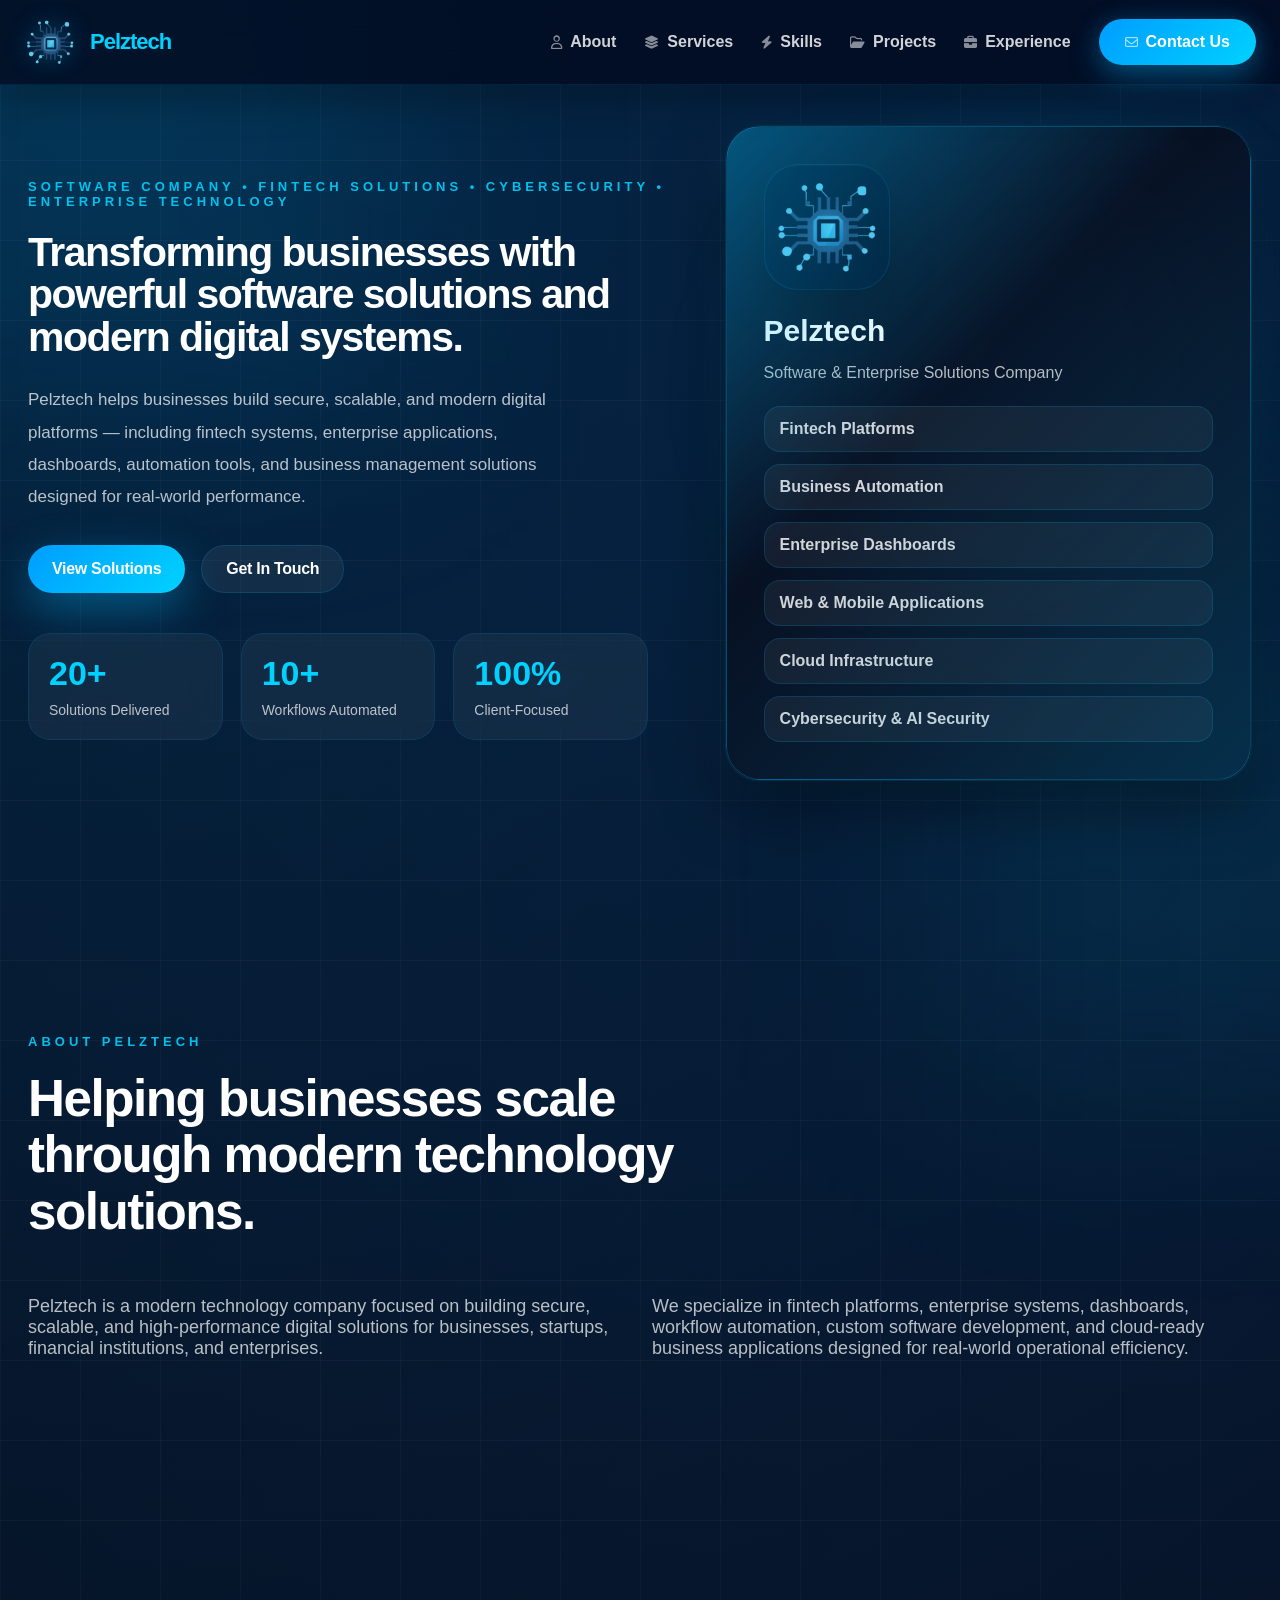
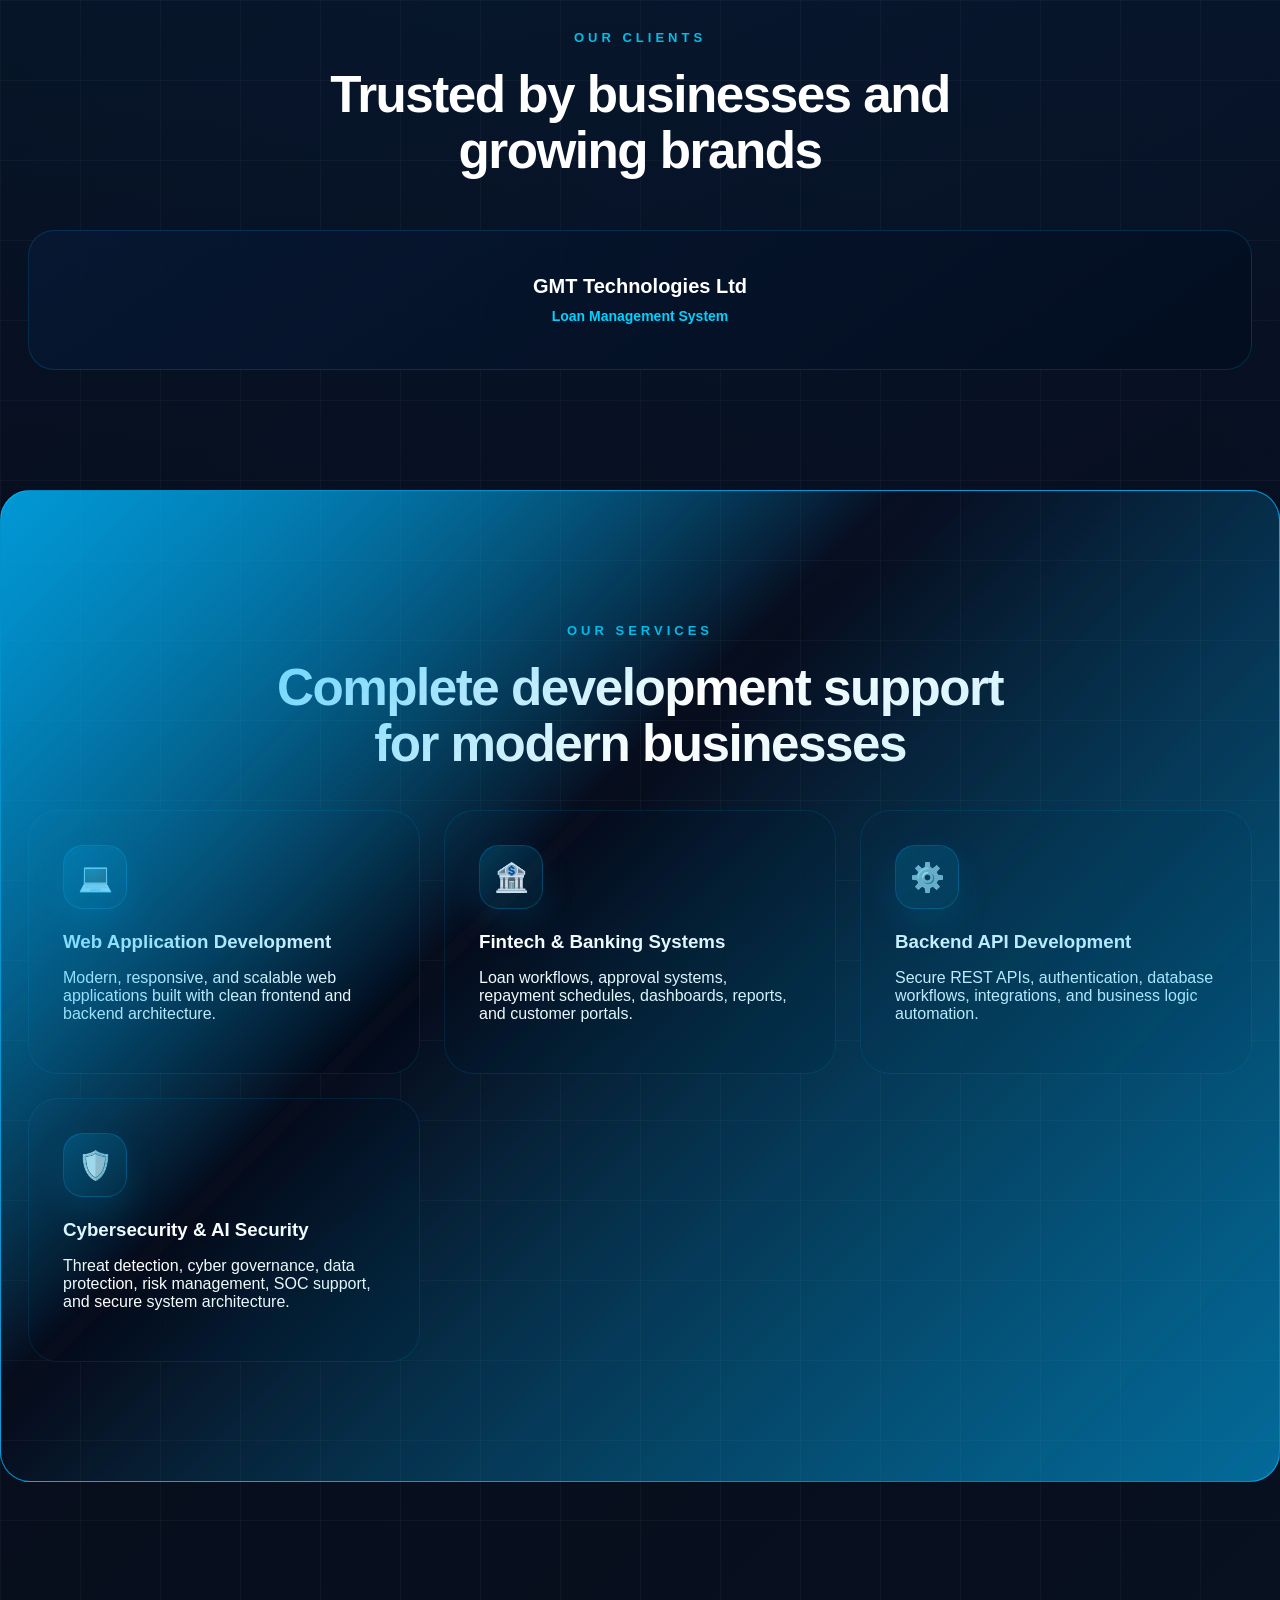
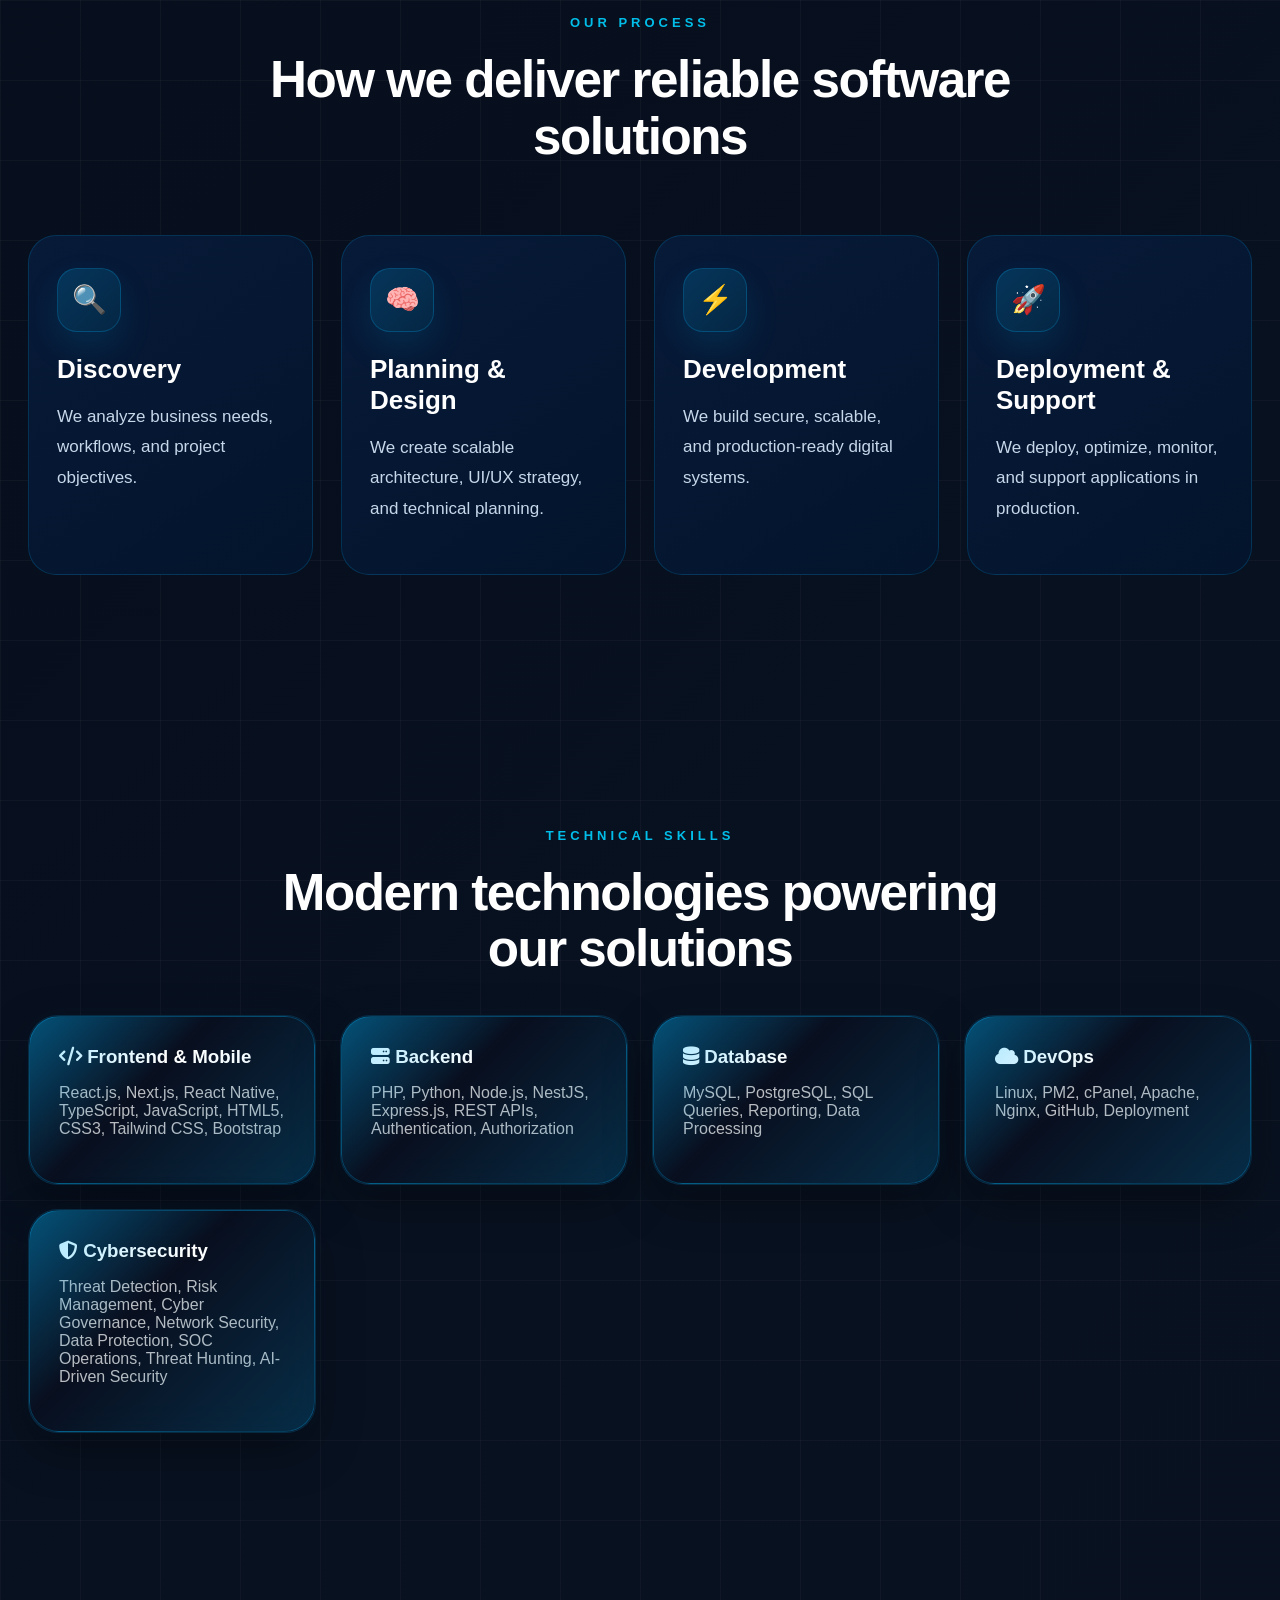
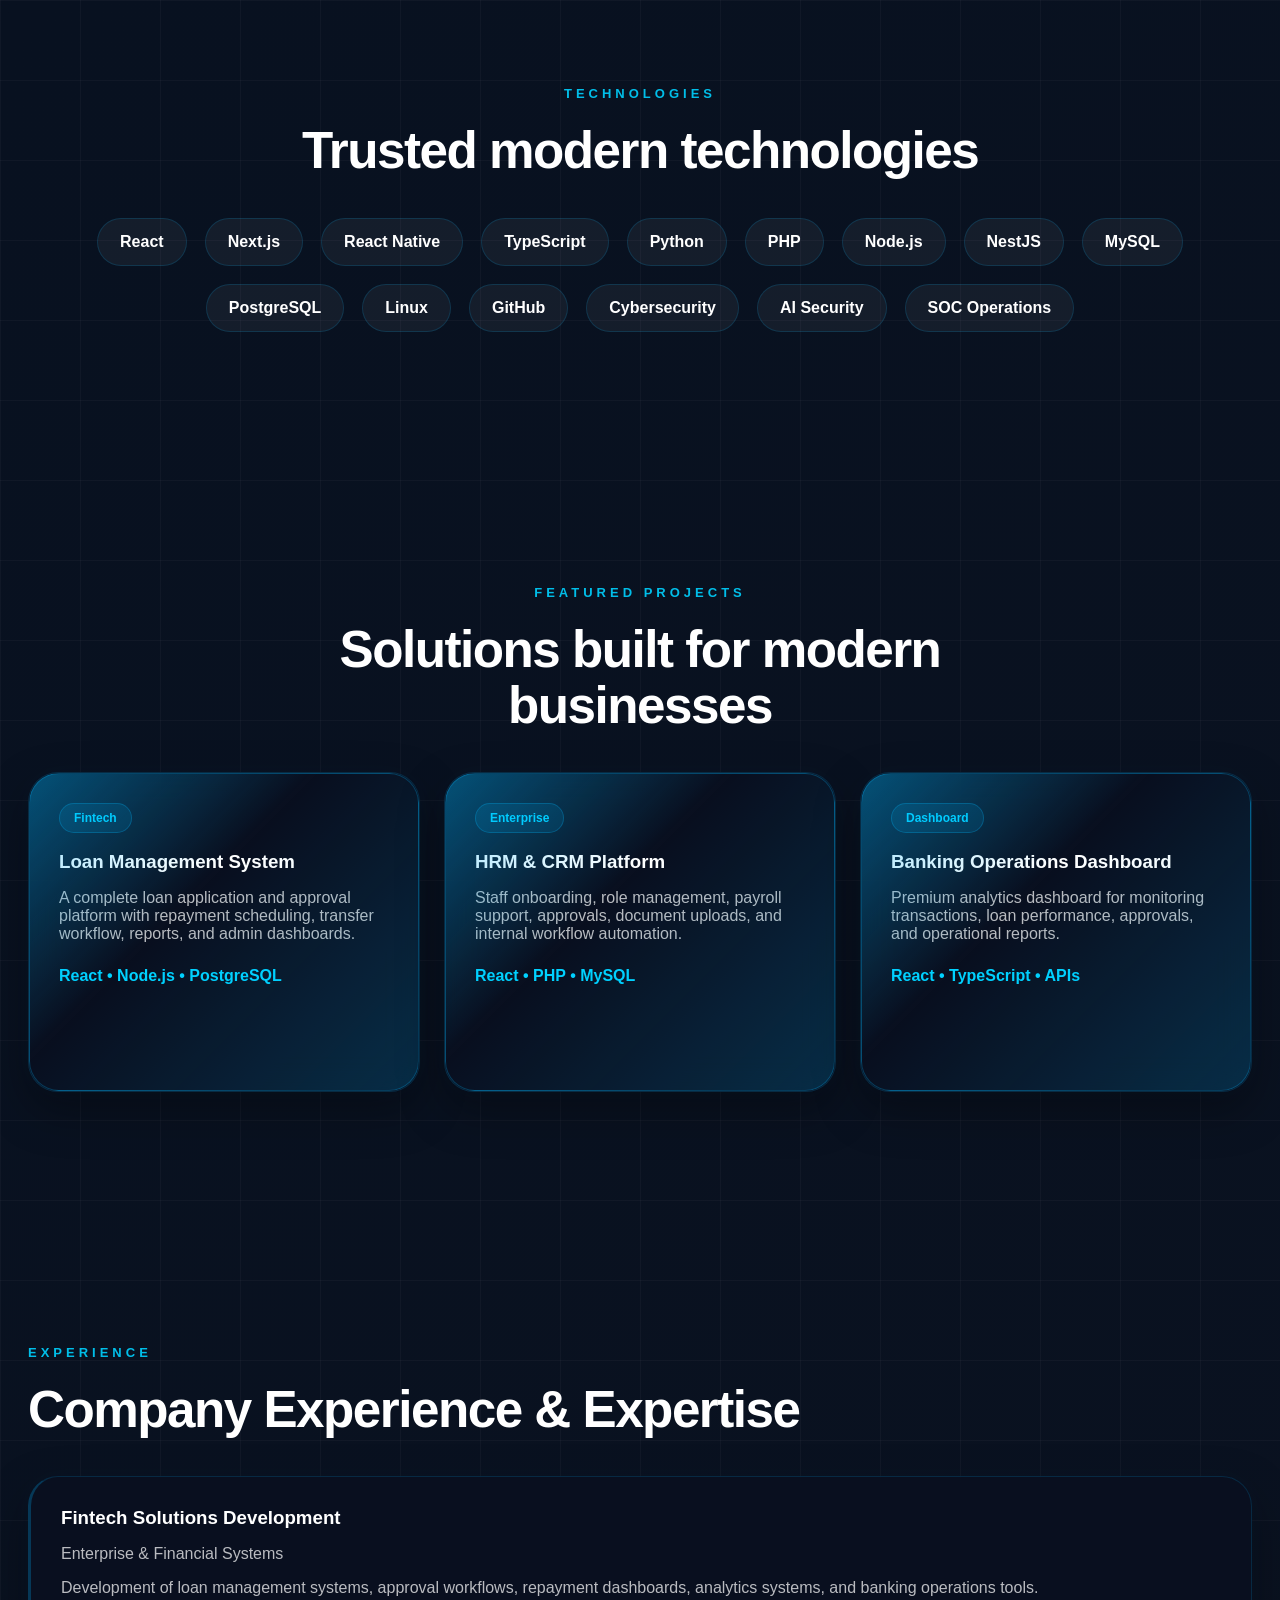
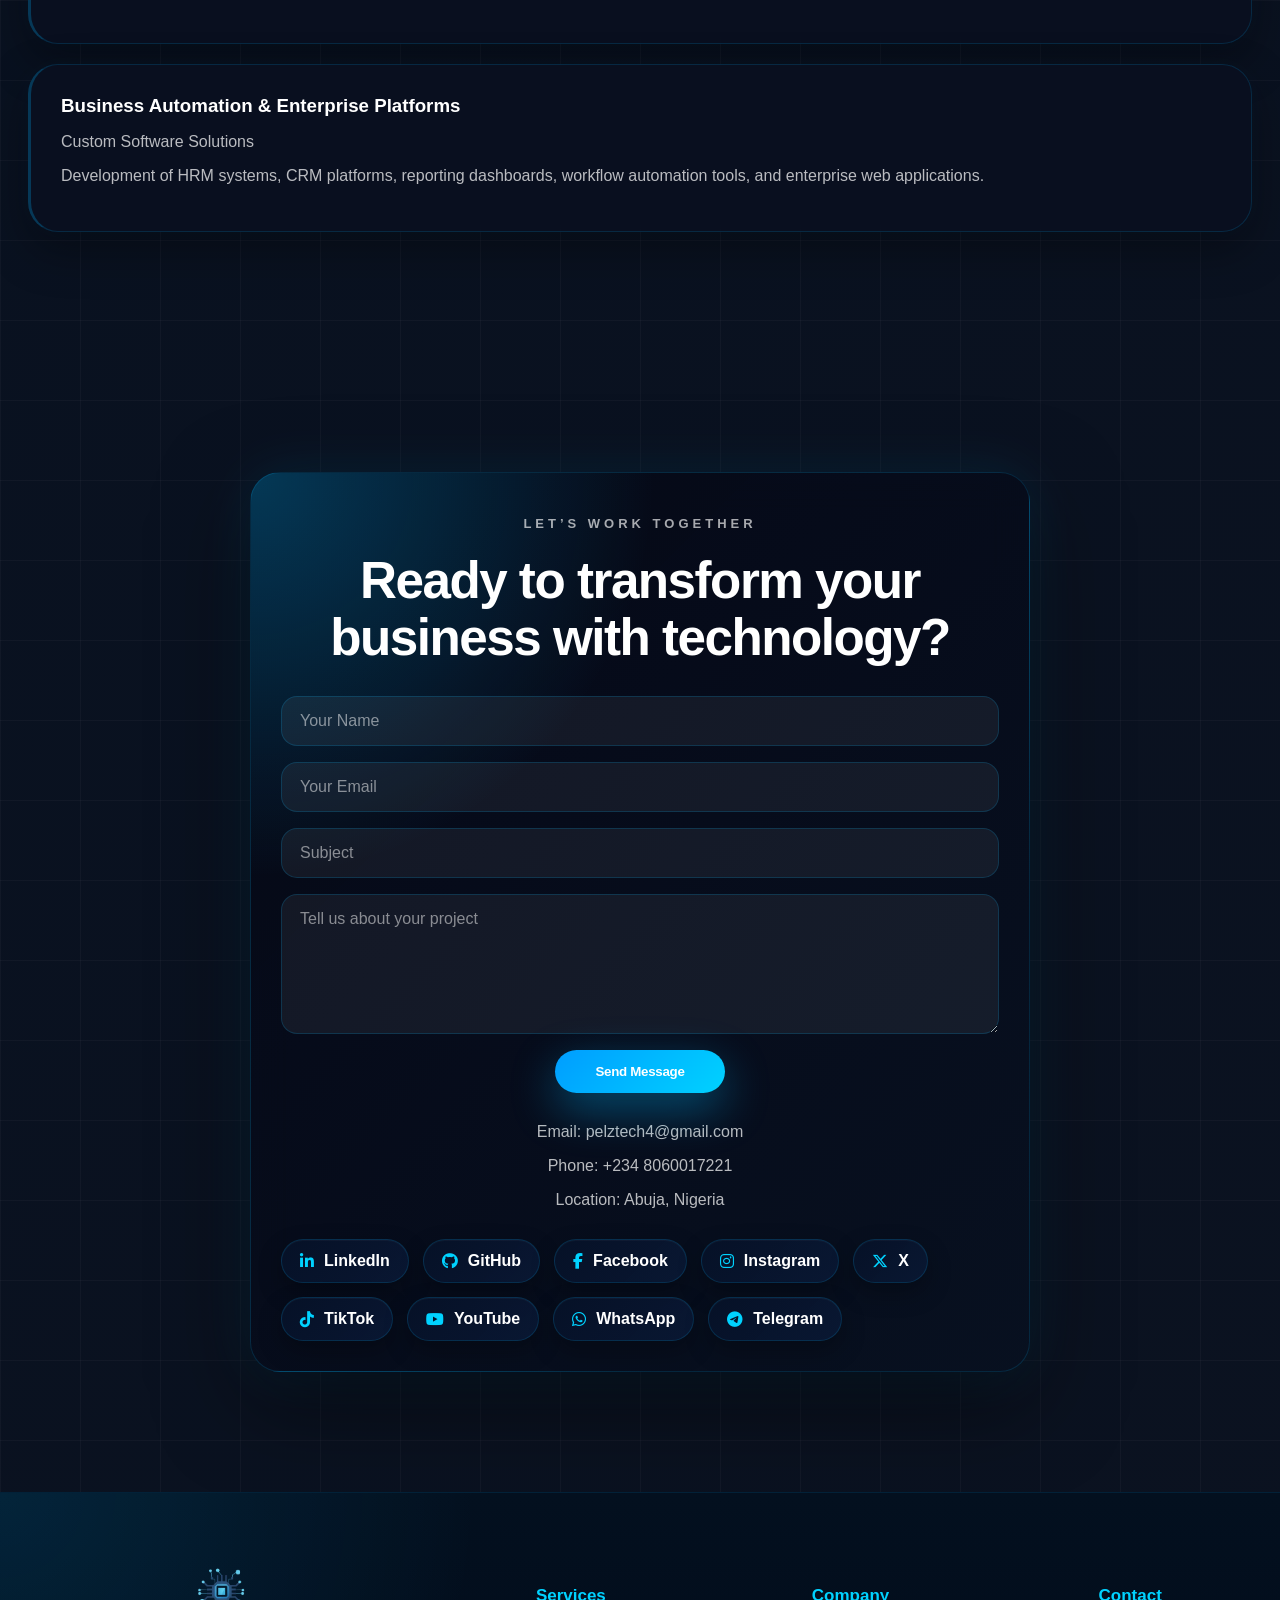
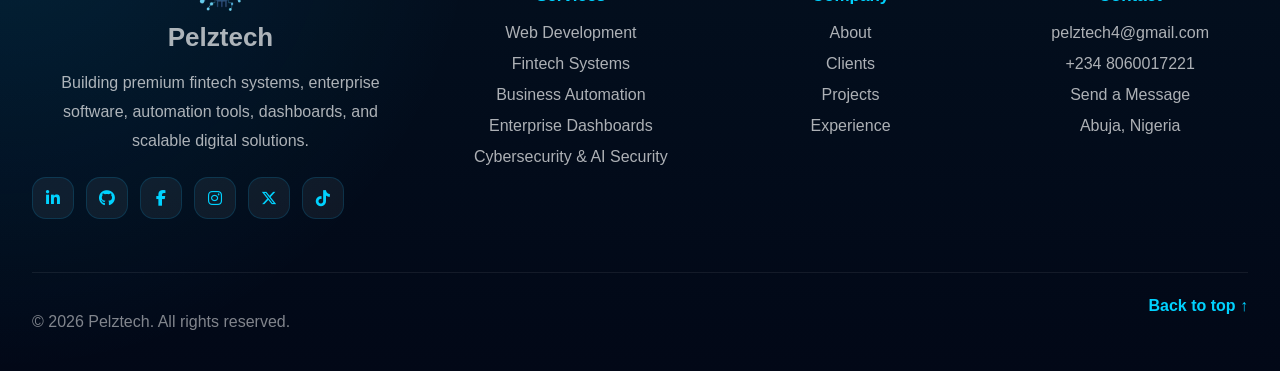
==== index.html @ 02b66cac "Initial Pelztech portfolio website" ====
<!DOCTYPE html>
<html lang="en">
<head>
  <meta charset="UTF-8" />
  <meta name="viewport" content="width=device-width, initial-scale=1.0" />
  <title>Pelztech | Premium Software & Fintech Solutions Company</title>
  <meta name="description" content="Pelztech delivers modern software solutions, fintech systems, cybersecurity, AI security, enterprise applications, dashboards, automation platforms, and digital transformation services." />
  <link rel="stylesheet" href="https://cdnjs.cloudflare.com/ajax/libs/font-awesome/6.5.1/css/all.min.css" />
<link rel="stylesheet" href="style.css" />
</head>

<body>
  <div class="scroll-progress" id="scrollProgress"></div>
<header class="site-header">
  <nav class="navbar">
    <a href="#home" class="brand">
      <img src="pelztechnewlogo-removebg-preview.png" alt="Pelztech Logo" class="brand-logo" />
      <span>Pelztech</span>
    </a>

    <button class="menu-toggle" id="menuToggle">☰</button>

    <div class="nav-links" id="navLinks">
  <a href="#about"><i class="fa-regular fa-user"></i><span>About</span></a>
  <a href="#services"><i class="fa-solid fa-layer-group"></i><span>Services</span></a>
  <a href="#skills"><i class="fa-solid fa-bolt"></i><span>Skills</span></a>
  <a href="#projects"><i class="fa-regular fa-folder-open"></i><span>Projects</span></a>
  <a href="#experience"><i class="fa-solid fa-briefcase"></i><span>Experience</span></a>
  <a href="#contact" class="nav-cta"><i class="fa-regular fa-envelope"></i><span>Contact Us</span></a>
</div>
  </nav>
</header>

<main>
  <section id="home" class="hero section reveal">
    <div class="hero-content">
      <p class="eyebrow">Software Company • Fintech Solutions • Cybersecurity • Enterprise Technology</p>
      <h1>Transforming businesses with powerful software solutions and modern digital systems.</h1>
      <p class="hero-text">
        Pelztech helps businesses build secure, scalable, and modern digital platforms —
        including fintech systems, enterprise applications, dashboards, automation tools,
        and business management solutions designed for real-world performance.
      </p>

      <div class="hero-actions">
        <a href="#projects" class="btn primary">View Solutions</a>
        <a href="#contact" class="btn secondary">Get In Touch</a>
      </div>

      <div class="stats-grid">
        <div><strong>20+</strong><span>Solutions Delivered</span></div>
        <div><strong>10+</strong><span>Workflows Automated</span></div>
        <div><strong>100%</strong><span>Client-Focused</span></div>
      </div>
    </div>

    <div class="hero-card">
      <div class="profile-circle">
        <img src="pelztechnewlogo-removebg-preview.png" alt="Pelztech Logo" />
      </div>
      <h3>Pelztech</h3>
      <p>Software & Enterprise Solutions Company</p>
      <ul>
        <li>Fintech Platforms</li>
        <li>Business Automation</li>
        <li>Enterprise Dashboards</li>
        <li>Web & Mobile Applications</li>
        <li>Cloud Infrastructure</li>
        <li>Cybersecurity & AI Security</li>
      </ul>
    </div>
  </section>

  <section id="about" class="section reveal">
    <div class="section-heading">
      <p class="eyebrow">About Pelztech</p>
      <h2>Helping businesses scale through modern technology solutions.</h2>
    </div>

    <div class="about-grid">
      <p>
        Pelztech is a modern technology company focused on building secure,
        scalable, and high-performance digital solutions for businesses,
        startups, financial institutions, and enterprises.
      </p>
      <p>
        We specialize in fintech platforms, enterprise systems, dashboards,
        workflow automation, custom software development, and cloud-ready
        business applications designed for real-world operational efficiency.
      </p>
    </div>
  </section>


  <section id="clients" class="section clients-section reveal">
  <div class="section-heading center">
    <p class="eyebrow">Our Clients</p>
    <h2>Trusted by businesses and growing brands</h2>
  </div>

  <div class="clients-grid">
  <a
    href="https://gmttechnologiesltd.com"
    class="client-logo"
    target="_blank"
  >
    <span>GMT Technologies Ltd</span>
    <small>Loan Management System</small>
  </a>
</div>
</section>


  <section id="services" class="section reveal">
    <div class="section-heading center">
      <p class="eyebrow">Our Services</p>
      <h2>Complete development support for modern businesses</h2>
    </div>

    <div class="services-grid">
      <div class="service-card">
        <div class="service-icon">💻</div>
        <h3>Web Application Development</h3>
        <p>Modern, responsive, and scalable web applications built with clean frontend and backend architecture.</p>
      </div>

      <div class="service-card">
        <div class="service-icon">🏦</div>
        <h3>Fintech & Banking Systems</h3>
        <p>Loan workflows, approval systems, repayment schedules, dashboards, reports, and customer portals.</p>
      </div>

      <div class="service-card">
        <div class="service-icon">⚙️</div>
        <h3>Backend API Development</h3>
        <p>Secure REST APIs, authentication, database workflows, integrations, and business logic automation.</p>
      </div>

      <div class="service-card">
  <div class="service-icon">🛡️</div>
  <h3>Cybersecurity & AI Security</h3>
  <p>Threat detection, cyber governance, data protection, risk management, SOC support, and secure system architecture.</p>
</div>


    </div>
  </section>

  <section class="section reveal">
    <div class="section-heading center">
      <p class="eyebrow">Our Process</p>
      <h2>How we deliver reliable software solutions</h2>
    </div>

    <div class="process-grid">
      <div><div class="process-icon">🔍</div><h3>Discovery</h3><p>We analyze business needs, workflows, and project objectives.</p></div>
      <div><div class="process-icon">🧠</div><h3>Planning & Design</h3><p>We create scalable architecture, UI/UX strategy, and technical planning.</p></div>
      <div><div class="process-icon">⚡</div><h3>Development</h3><p>We build secure, scalable, and production-ready digital systems.</p></div>
      <div><div class="process-icon">🚀</div><h3>Deployment & Support</h3><p>We deploy, optimize, monitor, and support applications in production.</p></div>
    </div>
  </section>

  <section id="skills" class="section reveal">
    <div class="section-heading center">
      <p class="eyebrow">Technical Skills</p>
      <h2>Modern technologies powering our solutions</h2>
    </div>

    <div class="skills-grid">
      <div class="skill-card">
  <h3><i class="fa-solid fa-code"></i> Frontend & Mobile</h3>
  <p>
    React.js, Next.js, React Native, TypeScript,
    JavaScript, HTML5, CSS3, Tailwind CSS, Bootstrap
  </p>
</div>
      <div class="skill-card">
  <h3><i class="fa-solid fa-server"></i> Backend</h3>
  <p>
    PHP, Python, Node.js, NestJS, Express.js,
    REST APIs, Authentication, Authorization
  </p>
</div>
      <div class="skill-card"><h3><i class="fa-solid fa-database"></i> Database</h3><p>MySQL, PostgreSQL, SQL Queries, Reporting, Data Processing</p></div>
      <div class="skill-card"><h3><i class="fa-solid fa-cloud"></i> DevOps</h3><p>Linux, PM2, cPanel, Apache, Nginx, GitHub, Deployment</p></div>
      <div class="skill-card">
  <h3><i class="fa-solid fa-shield-halved"></i> Cybersecurity</h3>
  <p>
    Threat Detection, Risk Management, Cyber Governance,
    Network Security, Data Protection, SOC Operations,
    Threat Hunting, AI-Driven Security
  </p>
</div>
    </div>
  </section>

  <section class="section reveal">
    <div class="section-heading center">
      <p class="eyebrow">Technologies</p>
      <h2>Trusted modern technologies</h2>
    </div>

    <div class="tech-stack">
   <span>React</span>
<span>Next.js</span>
<span>React Native</span>
<span>TypeScript</span>
<span>Python</span>
<span>PHP</span>
<span>Node.js</span>
<span>NestJS</span>
      <span>MySQL</span>
      <span>PostgreSQL</span>
      <span>Linux</span>
      <span>GitHub</span>
      <span>Cybersecurity</span>
<span>AI Security</span>
<span>SOC Operations</span>
    </div>
  </section>

  <section id="projects" class="section reveal">
    <div class="section-heading center">
      <p class="eyebrow">Featured Projects</p>
      <h2>Solutions built for modern businesses</h2>
    </div>

    <div class="projects-grid">
      <article class="project-card">
        <span class="project-tag">Fintech</span>
        <h3>Loan Management System</h3>
        <p>A complete loan application and approval platform with repayment scheduling, transfer workflow, reports, and admin dashboards.</p>
        <div class="tech-list">React • Node.js • PostgreSQL</div>
      </article>

      <article class="project-card">
        <span class="project-tag">Enterprise</span>
        <h3>HRM & CRM Platform</h3>
        <p>Staff onboarding, role management, payroll support, approvals, document uploads, and internal workflow automation.</p>
        <div class="tech-list">React • PHP • MySQL</div>
      </article>

      <article class="project-card">
        <span class="project-tag">Dashboard</span>
        <h3>Banking Operations Dashboard</h3>
        <p>Premium analytics dashboard for monitoring transactions, loan performance, approvals, and operational reports.</p>
        <div class="tech-list">React • TypeScript • APIs</div>
      </article>
    </div>
  </section>

  <section id="experience" class="section reveal">
    <div class="section-heading">
      <p class="eyebrow">Experience</p>
      <h2>Company Experience & Expertise</h2>
    </div>

    <div class="timeline">
      <div class="timeline-item">
        <h3>Fintech Solutions Development</h3>
        <p class="muted">Enterprise & Financial Systems</p>
        <p>Development of loan management systems, approval workflows, repayment dashboards, analytics systems, and banking operations tools.</p>
      </div>

      <div class="timeline-item">
        <h3>Business Automation & Enterprise Platforms</h3>
        <p class="muted">Custom Software Solutions</p>
        <p>Development of HRM systems, CRM platforms, reporting dashboards, workflow automation tools, and enterprise web applications.</p>
      </div>
    </div>
  </section>

<section id="contact" class="section contact-section reveal">
  <div class="contact-card">
  <p class="eyebrow">Let’s Work Together</p>
  <h2>Ready to transform your business with technology?</h2>

<form
  id="contactForm"
  class="contact-form"
  action="https://formspree.io/f/xvzlvqla"
  method="POST"
>


    <input type="text" name="name" placeholder="Your Name" required />
    <input type="email" name="email" placeholder="Your Email" required />
    <input type="text" name="subject" placeholder="Subject" required />
    <textarea name="message" placeholder="Tell us about your project" required></textarea>

   <button type="submit" class="btn primary submit-btn" id="submitBtn">
  <span class="btn-text">Send Message</span>
  <span class="btn-loader"></span>
</button>
  </form>

  <p>Email: <a href="mailto:pelztech4@gmail.com">pelztech4@gmail.com</a></p>
  <p>Phone: <a href="tel:+2348060017221">+234 8060017221</a></p>
  <p>Location: Abuja, Nigeria</p>

<div class="social-links">
  <a href="https://linkedin.com/company/pelztech" target="_blank">
    <i class="fa-brands fa-linkedin-in"></i>
    <span>LinkedIn</span>
  </a>

  <a href="https://github.com/YOURUSERNAME" target="_blank">
    <i class="fa-brands fa-github"></i>
    <span>GitHub</span>
  </a>

  <a href="https://facebook.com/YOURPAGE" target="_blank">
    <i class="fa-brands fa-facebook-f"></i>
    <span>Facebook</span>
  </a>

  <a href="https://instagram.com/YOURPAGE" target="_blank">
    <i class="fa-brands fa-instagram"></i>
    <span>Instagram</span>
  </a>

  <a href="https://x.com/YOURPAGE" target="_blank">
    <i class="fa-brands fa-x-twitter"></i>
    <span>X</span>
  </a>

  <a href="https://tiktok.com/@YOURPAGE" target="_blank">
    <i class="fa-brands fa-tiktok"></i>
    <span>TikTok</span>
  </a>

  <a href="https://youtube.com/@YOURPAGE" target="_blank">
    <i class="fa-brands fa-youtube"></i>
    <span>YouTube</span>
  </a>

  <a href="https://wa.me/2348060017221" target="_blank">
    <i class="fa-brands fa-whatsapp"></i>
    <span>WhatsApp</span>
  </a>

  <a href="https://telegram.me/YOURPAGE" target="_blank">
    <i class="fa-brands fa-telegram"></i>
    <span>Telegram</span>
  </a>
</div>



</div>
</section>
</main>

<footer class="premium-footer">
  <div class="footer-top">
    <div class="footer-brand">
      <a href="#home" class="footer-logo">
        <img src="pelztechnewlogo-removebg-preview.png" alt="Pelztech Logo" />
        <span>Pelztech</span>
      </a>

      <p>
        Building premium fintech systems, enterprise software,
        automation tools, dashboards, and scalable digital solutions.
      </p>

      <div class="footer-socials">
        <a href="https://linkedin.com/company/pelztech" target="_blank"><i class="fa-brands fa-linkedin-in"></i></a>
        <a href="https://github.com/YOURUSERNAME" target="_blank"><i class="fa-brands fa-github"></i></a>
        <a href="https://facebook.com/YOURPAGE" target="_blank"><i class="fa-brands fa-facebook-f"></i></a>
        <a href="https://instagram.com/YOURPAGE" target="_blank"><i class="fa-brands fa-instagram"></i></a>
        <a href="https://x.com/YOURPAGE" target="_blank"><i class="fa-brands fa-x-twitter"></i></a>
        <a href="https://tiktok.com/@YOURPAGE" target="_blank"><i class="fa-brands fa-tiktok"></i></a>
      </div>
    </div>

    <div>
      <h4>Services</h4>
      <a href="#services">Web Development</a>
      <a href="#services">Fintech Systems</a>
      <a href="#services">Business Automation</a>
      <a href="#services">Enterprise Dashboards</a>
      <a href="#services">Cybersecurity & AI Security</a>
    </div>

    <div>
      <h4>Company</h4>
      <a href="#about">About</a>
      <a href="#clients">Clients</a>
      <a href="#projects">Projects</a>
      <a href="#experience">Experience</a>
    </div>

    <div>
      <h4>Contact</h4>
      <a href="mailto:pelztech4@gmail.com">pelztech4@gmail.com</a>
      <a href="tel:+2348060017221">+234 8060017221</a>
      <a href="#contact">Send a Message</a>
      <span>Abuja, Nigeria</span>
    </div>
  </div>

  <div class="footer-bottom">
    <p>© <span id="year"></span> Pelztech. All rights reserved.</p>
    <a href="#home">Back to top ↑</a>
  </div>
</footer>

<script src="script.js"></script>
</body>
</html>
---- style.css ----
:root {
  --primary: #00b7ff;
  --primary-2: #00d2ff;
  --dark: #050816;
  --dark-2: #081120;
  --card: rgba(10, 16, 32, 0.86);
  --text: #ffffff;
  --muted: rgba(255, 255, 255, 0.72);
  --border: rgba(0, 183, 255, 0.16);
  --shadow: 0 24px 70px rgba(0, 0, 0, 0.45);
}
body {
  cursor: default;
}

a,
button,
.btn,
.service-card,
.project-card {
  cursor: pointer;
}
* {
  box-sizing: border-box;
}

html {
  scroll-behavior: smooth;
}

body {
  margin: 0;
  font-family: Inter, Arial, sans-serif;
  color: var(--text);
background:
  linear-gradient(rgba(255,255,255,0.03) 1px, transparent 1px),
  linear-gradient(90deg, rgba(255,255,255,0.03) 1px, transparent 1px),
  radial-gradient(circle at top left, rgba(0, 183, 255, 0.14), transparent 28%),
  radial-gradient(circle at top right, rgba(0, 102, 255, 0.12), transparent 30%),
  linear-gradient(135deg, var(--dark), var(--dark-2), #0b1220);

background-size:
  80px 80px,
  80px 80px,
  auto,
  auto,
  auto;
}

a {
  color: inherit;
  text-decoration: none;
}

/* HEADER */
.site-header {
  border-bottom: 1px solid rgba(0,183,255,0.08);
  position: sticky;
  top: 0;
  z-index: 1000;

  background: rgba(2, 10, 30, 0.78);
  backdrop-filter: blur(18px);

  border-bottom: 1px solid rgba(0, 183, 255, 0.12);

  box-shadow:
    0 10px 40px rgba(0,0,0,0.35),
    0 0 20px rgba(0,183,255,0.04);
}

.navbar {
   width: min(1440px, calc(100% - 48px));
  margin: 0 auto;

  display: flex;
  align-items: center;
  justify-content: space-between;

  padding: 16px 0;
}

.brand {
  display: flex;
  align-items: center;
  gap: 14px;

  text-decoration: none;
  color: #ffffff;

  font-size: 22px;
  font-weight: 800;
  letter-spacing: -1px;

  transition: transform 0.3s ease;
}

.brand:hover {
  transform: translateY(-2px);
}

.brand-logo {
  width: 52px;
  height: 52px;
  object-fit: contain;

  filter:
    drop-shadow(0 0 12px rgba(0,183,255,0.45));

  transition: transform 0.35s ease;
}

.brand:hover .brand-logo {
  transform: rotate(-6deg) scale(1.04);
}
.brand span {
  color: var(--primary-2);
}

.nav-links {
  gap: 28px;
  display: flex;
  align-items: center;

}

.nav-links a:hover {
  color: var(--primary-2);
}
.nav-links a {
  display: flex;
align-items: center;
gap: 8px;
  position: relative;

  color: rgba(255,255,255,0.82);
  text-decoration: none;

  font-size: 16px;
  font-weight: 600;

  transition:
    color 0.25s ease,
    transform 0.25s ease;
}
.nav-links a i {
  font-size: 13px;
  opacity: 0.65;
  transition: all 0.3s ease;
}
.nav-links a {
  position: relative;
}

.nav-links a::after {
  content: "";
  position: absolute;
  left: 0;
  bottom: -6px;
  width: 0;
  height: 2px;
  background: #00b7ff;
  transition: width 0.3s ease;
}

.nav-links a:hover::after {
  width: 100%;
}
.nav-links a:hover i {
  color: #00b7ff;
  opacity: 1;
  transform: translateY(-1px);
}
.service-icon,
.process-icon {
  width: 64px;
  height: 64px;
  border-radius: 20px;
  display: flex;
  align-items: center;
  justify-content: center;
  font-size: 28px;
  background: linear-gradient(135deg, rgba(0,183,255,0.18), rgba(0,210,255,0.08));
  border: 1px solid rgba(0,183,255,0.22);
  box-shadow: 0 15px 35px rgba(0,183,255,0.12);
  margin-bottom: 22px;
  transition: transform 0.3s ease, box-shadow 0.3s ease;
}

.service-card:hover .service-icon,
.process-grid div:hover .process-icon {
  transform: translateY(-4px) scale(1.05);
  box-shadow: 0 22px 45px rgba(0,183,255,0.22);
}
.nav-links a:hover {
  color: #00cfff;
  transform: translateY(-2px);
}


.nav-links a:hover::after {
  width: 100%;
}

.nav-cta {
  background: linear-gradient(135deg, #009dff, #00d2ff);
  color: #fff !important;
  padding: 14px 26px;
  border-radius: 999px;
  box-shadow:
    0 12px 32px rgba(0, 183, 255, 0.32),
    0 0 25px rgba(0,183,255,0.15);

  transition:
    transform 0.3s ease,
    box-shadow 0.3s ease;
}
.contact-form {
  display: grid;
  gap: 16px;
  margin: 30px 0;
}

.contact-form input,
.contact-form textarea {
  width: 100%;
  border: 1px solid rgba(0,183,255,0.18);
  background: rgba(255,255,255,0.06);
  color: #ffffff;
  padding: 15px 18px;
  border-radius: 16px;
  outline: none;
  font: inherit;
}

.contact-form textarea {
  min-height: 140px;
  resize: vertical;
}

.contact-form input::placeholder,
.contact-form textarea::placeholder {
  color: rgba(255,255,255,0.5);
}

.contact-form input:focus,
.contact-form textarea:focus {
  border-color: rgba(0,183,255,0.55);
  box-shadow: 0 0 0 4px rgba(0,183,255,0.08);
}
.submit-btn {
  min-width: 170px;
  gap: 10px;
}

.btn-loader {
  width: 18px;
  height: 18px;
  border: 3px solid rgba(255,255,255,0.35);
  border-top-color: #ffffff;
  border-radius: 50%;
  display: none;
  animation: spin 0.8s linear infinite;
}

.submit-btn.loading .btn-loader {
  display: inline-block;
}

.submit-btn.loading {
  pointer-events: none;
  opacity: 0.85;
}

@keyframes spin {
  to {
    transform: rotate(360deg);
  }
}
.process-grid{
  display:grid;
  grid-template-columns:repeat(auto-fit,minmax(240px,1fr));
  gap:28px;
  margin-top:70px;
}

.process-grid > div{
  background:linear-gradient(145deg,#071a38,#03142c);
  border:1px solid rgba(0,183,255,0.18);
  border-radius:28px;
  padding:32px 28px;
  transition:0.35s ease;
  position:relative;
  overflow:hidden;
}

.process-grid > div::before{
  content:"";
  position:absolute;
  inset:0;
  background:linear-gradient(
    135deg,
    rgba(0,183,255,0.12),
    transparent 45%
  );
  opacity:0;
  transition:0.35s ease;
}

.process-grid > div:hover::before{
  opacity:1;
}

.process-grid > div:hover{
  transform:translateY(-8px);
  border-color:rgba(0,183,255,0.35);
  box-shadow:0 25px 50px rgba(0,0,0,0.45);
}

.process-icon{
  width:72px;
  height:72px;
  border-radius:22px;
  display:flex;
  align-items:center;
  justify-content:center;
  font-size:34px;
  margin-bottom:24px;
  background:rgba(0,183,255,0.1);
  border:1px solid rgba(0,183,255,0.2);
}

.process-grid h3{
  font-size:26px;
  margin-bottom:14px;
  color:#ffffff;
}

.process-grid p{
  font-size:17px;
  line-height:1.8;
  color:#c7d7ea;
}
.contact-form button {
  border: none;
  width: fit-content;
  margin: auto;
}
.nav-cta:hover {
  transform: translateY(-3px) scale(1.03);

  box-shadow:
    0 18px 45px rgba(0,183,255,0.42),
    0 0 35px rgba(0,183,255,0.25);
}
.reveal {
  opacity: 0;
  transform: translateY(60px);
  transition:
    opacity 0.9s ease,
    transform 0.9s ease;
}

.reveal.active {
  opacity: 1;
  transform: translateY(0);
}
.menu-toggle {
  display: none;
  border: 0;
  background: transparent;
  color: #fff;
  font-size: 30px;
}

/* GENERAL SECTION */
.section {
 max-width: 1440px;
  margin: auto;
 padding: 120px 28px;
}

.hero {
  display: grid;
  grid-template-columns: 1.1fr 0.9fr;
  gap: 52px;
  align-items: center;
  min-height: 78vh;
  position: relative;
}

.hero::before {
  content: "";
  position: absolute;
  right: 40px;
  top: 90px;
  width: 430px;
  height: 430px;
  background: linear-gradient(135deg, rgba(0, 183, 255, 0.25), rgba(0, 210, 255, 0.12));
  filter: blur(70px);
  border-radius: 50%;
  z-index: -1;
}

.eyebrow {
  color: var(--primary-2);

 font-size: 13px;
  font-weight: 800;

  letter-spacing: 4px;
  text-transform: uppercase;

  margin-bottom: 22px;

  opacity: 0.9;
}

h1 {
  max-width: 620px;

  font-size: clamp(28px, 3.2vw, 46px);

 line-height: 1.04;

  font-weight: 900;

  letter-spacing: -1.5px;

  margin: 12px 0 20px;

  color: #ffffff;

  background: none;

  -webkit-text-fill-color: unset;
}

h2 {
  font-size: clamp(34px, 4vw, 56px);
  line-height: 1.1;
  margin: 8px 0 18px;
  color: #ffffff;
  letter-spacing: -1.5px;
}

h3 {
  margin: 0 0 12px;
  color: #ffffff;
}

.hero-text {
  max-width: 560px;

  font-size: 17px;
  line-height: 1.9;

  color: rgba(255,255,255,0.72);

  font-weight: 400;

  margin-top: 26px;
}

.hero-actions {
  display: flex;
  gap: 16px;
  margin-top: 32px;
  flex-wrap: wrap;
}

.btn {
  letter-spacing: -0.3px;
  padding: 14px 24px;
  border-radius: 999px;
  font-weight: 900;
  display: inline-flex;
  align-items: center;
  justify-content: center;
  transition: 0.3s ease;
  position: relative;
overflow: hidden;
}

.btn::before {
  content: "";

  position: absolute;
  top: 0;
  left: -120%;

  width: 100%;
  height: 100%;

  background:
    linear-gradient(
      90deg,
      transparent,
      rgba(255,255,255,0.25),
      transparent
    );

  transition: left 0.7s ease;
}

.btn:hover::before {
  left: 120%;
}

.btn.primary {
  background: linear-gradient(135deg, #009dff, #00d2ff);
  color: #fff;
  box-shadow: 0 16px 45px rgba(0, 183, 255, 0.38);
}

.btn.secondary {
  background: rgba(255, 255, 255, 0.06);
  color: #ffffff;
  border: 1px solid var(--border);
}

.btn:hover {
  transform: translateY(-4px);
}

/* HERO CARD */
.hero-card {
  background: var(--card);
  transform-style: preserve-3d;
  border: 1px solid var(--border);
  border-radius: 34px;
  padding: 38px;
  backdrop-filter: blur(22px);
  box-shadow: var(--shadow), 0 0 45px rgba(0, 183, 255, 0.09);
  position: relative;
  overflow: hidden;
}
.hero-card:hover {
  border-color: rgba(0,183,255,0.35);
  transform:
    translateY(-8px)
    rotateX(2deg)
    rotateY(-2deg);

  box-shadow:
    0 40px 100px rgba(0,0,0,0.55),
    0 0 60px rgba(0,183,255,0.22);
}

.hero-card::before {
  content: "";
  position: absolute;
  inset: 0;
  background: linear-gradient(135deg, rgba(0, 183, 255, 0.1), transparent 42%);
  pointer-events: none;
}

.profile-circle {
  width: 126px;
  height: 126px;
  border-radius: 34px;
  background: linear-gradient(
  180deg,
  rgba(2, 10, 30, 0.98),
  rgba(3, 18, 40, 0.96)
);
  border: 1px solid rgba(0,183,255,0.14);
  display: grid;
  place-items: center;
  margin-bottom: 24px;
box-shadow:
  0 18px 40px rgba(0,0,0,0.35),
  inset 0 1px 0 rgba(255,255,255,0.03);
  overflow: hidden;
}
.nav-links a.active {
  color: #00d2ff;
}
.scroll-progress {
  position: fixed;
  top: 0;
  left: 0;
  height: 4px;
  width: 0%;
  background: linear-gradient(90deg, #00b7ff, #00d2ff);
  z-index: 9999;
  box-shadow: 0 0 18px rgba(0,183,255,0.7);
}
.nav-links a.active::after {
  width: 100%;
}
.profile-circle img {
  width: 88%;
  height: 88%;
  object-fit: contain;
}

.hero-card h3 {
  font-size: 30px;
}

.hero-card p {
  color: var(--muted);
}

.hero-card ul {
  list-style: none;
  padding: 0;
  margin: 24px 0 0;
  display: grid;
  gap: 12px;
}

.hero-card li {
  background: rgba(255, 255, 255, 0.055);
  border: 1px solid var(--border);
  padding: 13px 15px;
  border-radius: 16px;
  color: rgba(255, 255, 255, 0.82);
  font-weight: 700;
}

/* ABOUT */
.section-heading {
  max-width: 780px;
  margin-bottom: 38px;
}

.section-heading.center {
  text-align: center;
  margin-left: auto;
  margin-right: auto;
}

.about-grid {
  display: grid;
  grid-template-columns: 1fr 1fr;
  gap: 24px;
  color: var(--muted);
  font-size: 18px;
}

/* CARDS */
.skills-grid,
.projects-grid {
  display: grid;
  gap: 24px;
}

.skills-grid {
  grid-template-columns: repeat(4, 1fr);
}

.projects-grid {
  grid-template-columns: repeat(3, 1fr);
}

.skill-card,
.project-card,
.timeline-item,
.contact-card {
  background: var(--card);
  border: 1px solid var(--border);
  border-radius: 30px;
  padding: 30px;
  backdrop-filter: blur(18px);
  box-shadow: 0 18px 45px rgba(0, 0, 0, 0.35), 0 0 25px rgba(0, 183, 255, 0.04);
  transition: 0.35s ease;
  position: relative;
  overflow: hidden;
}

.skill-card::before,
.project-card::before {
  content: "";
  position: absolute;
  inset: 0;
  background: linear-gradient(135deg, rgba(0, 183, 255, 0.08), transparent 42%);
  pointer-events: none;
}

.skill-card:hover,
.project-card:hover,
.timeline-item:hover {
  transform: translateY(-10px);
  border-color: rgba(0, 183, 255, 0.5);
  box-shadow: 0 30px 80px rgba(0, 0, 0, 0.48), 0 0 45px rgba(0, 183, 255, 0.2);
}

.skill-card p,
.project-card p,
.timeline-item p {
  color: var(--muted);
}

.project-card {
  min-height: 280px;
  cursor: pointer;
}

.project-card:hover .project-tag {
  background: rgba(0,183,255,0.22);
}

.project-tag {
  display: inline-flex;
  background: rgba(0, 183, 255, 0.12);
  color: var(--primary-2);
  border: 1px solid rgba(0, 183, 255, 0.25);
  padding: 7px 14px;
  border-radius: 999px;
  font-size: 12px;
  font-weight: 900;
  margin-bottom: 18px;
}

.tech-list {
  margin-top: 24px;
  font-weight: 900;
  color: var(--primary-2);
}

/* EXPERIENCE */
.timeline {
  display: grid;
  gap: 20px;
}

.muted {
  color: var(--muted);
}

/* CONTACT */
.contact-section {
  text-align: center;
}

.contact-card {
  max-width: 780px;
  margin: auto;
  background:
    radial-gradient(circle at top left, rgba(0, 183, 255, 0.28), transparent 34%),
    linear-gradient(135deg, rgba(5, 8, 22, 0.98), rgba(8, 17, 32, 0.96));
  box-shadow: 0 30px 90px rgba(0, 0, 0, 0.5), 0 0 55px rgba(0, 183, 255, 0.13);
}

.contact-card h2 {
  font-size: clamp(34px, 4vw, 52px);
}

.contact-card p,
.contact-card a {
  color: var(--muted);
}

.social-links {
  display: flex;
  flex-wrap: wrap;
  gap: 14px;
  margin-top: 30px;
}

.social-links a {
  display: inline-flex;
  align-items: center;
  gap: 10px;
  padding: 12px 18px;
  border-radius: 999px;
  background: rgba(255,255,255,0.06);
  border: 1px solid rgba(0,183,255,0.18);
  color: #ffffff;
  text-decoration: none;
  font-weight: 700;
  transition: 0.3s ease;
}

.social-links a i {
  font-size: 16px;
  color: #00d2ff;
}

.social-links a:hover {
  transform: translateY(-4px);

  border-color: rgba(0,183,255,0.45);

  background:
    linear-gradient(
      135deg,
      rgba(0,183,255,0.16),
      rgba(0,210,255,0.10)
    );

  box-shadow:
    0 18px 40px rgba(0,183,255,0.18),
    0 0 20px rgba(0,183,255,0.08);
}

.social-links a {
  display: inline-flex;
  align-items: center;
  gap: 10px;

  padding: 12px 18px;
  border-radius: 999px;

  background:
    linear-gradient(
      135deg,
      rgba(6, 18, 40, 0.95),
      rgba(10, 24, 52, 0.92)
    );

  border: 1px solid rgba(0,183,255,0.16);

  color: #ffffff;
  font-weight: 700;

  transition:
    transform 0.3s ease,
    border-color 0.3s ease,
    box-shadow 0.3s ease,
    background 0.3s ease;

  box-shadow:
    0 10px 25px rgba(0,0,0,0.28),
    inset 0 1px 0 rgba(255,255,255,0.03);
}

/* FOOTER */
footer {
  text-align: center;
  color: rgba(255, 255, 255, 0.55);
  padding: 32px 16px;
  border-top: 1px solid var(--border);
}

/* MOBILE */
@media (max-width: 900px) {
  .menu-toggle {
    display: block;
  }

  .nav-links {
    display: none;
    position: absolute;
    top: 76px;
    left: 16px;
    right: 16px;
    background: rgba(5, 8, 22, 0.96);
    flex-direction: column;
    padding: 22px;
    border-radius: 22px;
    box-shadow: var(--shadow);
    border: 1px solid var(--border);
  }

  .nav-links.show {
    display: flex;
  }

  .hero,
  .about-grid {
    grid-template-columns: 1fr;
  }

  .skills-grid,
  .projects-grid {
    grid-template-columns: 1fr;
  }

  .section {
    padding: 70px 18px;
  }

 h1 {
  font-size: clamp(34px, 10vw, 44px);
  line-height: 1.08;
  letter-spacing: -1px;
}

  .brand {
    font-size: 24px;
  }

  .brand-logo {
    width: 44px;
    height: 44px;
  }
}
/* =========================
   PREMIUM UPGRADE
========================= */

body::before {
  content: "";
  position: fixed;
  width: 600px;
  height: 600px;
  top: -200px;
  left: -200px;
  background: rgba(0, 183, 255, 0.10);
  filter: blur(120px);
  z-index: -2;
}

body::after {
  content: "";
  position: fixed;
  width: 500px;
  height: 500px;
  bottom: -180px;
  right: -180px;
  background: rgba(0, 210, 255, 0.08);
  filter: blur(120px);
  z-index: -2;
}

/* NAVBAR PREMIUM */
.site-header {
  box-shadow:
    0 10px 40px rgba(0,0,0,0.35),
    0 0 20px rgba(0,183,255,0.06);
    backdrop-filter: blur(16px);
-webkit-backdrop-filter: blur(16px);
}

/* HERO IMPROVEMENT */
.hero {
  padding-top: 40px;
}

.hero-content {
  position: relative;
  z-index: 2;
}

.hero h1 {
  animation: fadeUp 1s ease;
}

.hero-text {
  animation: fadeUp 1.2s ease;
}

/* FLOATING CARD EFFECT */
.hero-card {
  transform: translateY(0);
  animation: floatCard 5s ease-in-out infinite;
}

/* BUTTON EFFECTS */
.btn.primary:hover {
  transform: translateY(-5px) scale(1.02);

  box-shadow:
    0 22px 60px rgba(0,183,255,0.45),
    0 0 30px rgba(0,183,255,0.18);
}

.btn.secondary:hover {
  background: rgba(255,255,255,0.08);
}

/* PROJECT CARD PREMIUM */
.project-card {
  min-height: 320px;
}

.project-card:hover {
  transform: translateY(-12px) scale(1.01);
}

/* ADD GLOW TO CARDS */
.skill-card::after,
.project-card::after,
.service-card::after,
.hero-card::after {
  content: "";
  position: absolute;
  inset: 0;
  border-radius: inherit;
  padding: 1px;

  background:
    linear-gradient(
      135deg,
      rgba(0,183,255,0.35),
      transparent 40%,
      rgba(0,183,255,0.18)
    );

  border: 1px solid rgba(0,183,255,0.25);
  pointer-events: none;
}

/* SERVICES */
.services-grid {
  display: grid;
  grid-template-columns: repeat(3, 1fr);
  gap: 24px;
}

.service-card {
  min-height: 260px;
  padding: 34px;
  border-radius: 30px;

  background:
    linear-gradient(
      145deg,
      rgba(10,16,32,0.95),
      rgba(6,12,26,0.92)
    );

  border: 1px solid rgba(0,183,255,0.12);

  transition:
    transform 0.35s ease,
    border-color 0.35s ease,
    box-shadow 0.35s ease;
}

.service-card:hover {
  transform: translateY(-10px);

  border-color: rgba(0,183,255,0.4);

  box-shadow:
    0 30px 70px rgba(0,0,0,0.45),
    0 0 40px rgba(0,183,255,0.16);
}

.service-card span {
  width: 52px;
  height: 52px;
  border-radius: 16px;
  background: rgba(0,183,255,0.10);
  display: grid;
  place-items: center;
  font-size: 20px;
  margin-bottom: 18px;
}

/* STATS */
.stats-grid {
  display: grid;
  grid-template-columns: repeat(3, 1fr);
  gap: 18px;
  margin-top: 40px;
  max-width: 620px;
}

.stats-grid div {
  background: rgba(255,255,255,0.05);
  border: 1px solid rgba(0,183,255,0.12);
  border-radius: 22px;
  padding: 20px;
  backdrop-filter: blur(16px);
}

.stats-grid strong {
  display: block;
  font-size: 34px;
  color: #00d2ff;
  margin-bottom: 8px;
}

.stats-grid span {
  color: rgba(255,255,255,0.72);
  font-size: 14px;
}

/* TIMELINE */
.timeline-item {
  border-left: 3px solid rgba(0,183,255,0.25);
}

/* SCROLLBAR */
::-webkit-scrollbar {
  width: 10px;
}

::-webkit-scrollbar-track {
  background: #050816;
}

::-webkit-scrollbar-thumb {
  background: linear-gradient(
    180deg,
    #009dff,
    #00d2ff
  );

  border-radius: 999px;
}

/* ANIMATIONS */
@keyframes fadeUp {
  from {
    opacity: 0;
    transform: translateY(35px);
  }

  to {
    opacity: 1;
    transform: translateY(0);
  }
}

@keyframes floatCard {
  0% {
    transform: translateY(0px);
  }

  50% {
    transform: translateY(-10px);
  }

  100% {
    transform: translateY(0px);
  }
}

/* MOBILE */
@media (max-width: 900px) {

  .services-grid,
  .stats-grid {
    grid-template-columns: 1fr;
  }
.hero-text {
  font-size: 15px;
  line-height: 1.7;
}

.eyebrow {
  font-size: 10px;
  letter-spacing: 3px;
}
@media (max-width: 480px) {
  h1 {
    font-size: 38px;
    line-height: 1.08;
  }

  .hero {
    padding-top: 18px;
  }
}
  .hero {
    padding-top: 20px;
  }

  .hero-card {
    margin-top: 30px;
  }

  .hero h1 {
    line-height: 1.1;
  }
}
.service-icon,
.process-icon {
  width: 64px;
  height: 64px;
  border-radius: 20px;
  display: flex;
  align-items: center;
  justify-content: center;
  font-size: 28px;
  background: linear-gradient(135deg, rgba(0,183,255,0.18), rgba(0,210,255,0.08));
  border: 1px solid rgba(0,183,255,0.22);
  box-shadow: 0 15px 35px rgba(0,183,255,0.12);
  margin-bottom: 22px;
  transition: transform 0.3s ease, box-shadow 0.3s ease;
}

.service-card:hover .service-icon,
.process-grid div:hover .process-icon {
  transform: translateY(-4px) scale(1.05);
  box-shadow: 0 22px 45px rgba(0,183,255,0.22);
}

.tech-stack {
  display: flex;
  flex-wrap: wrap;
  gap: 18px;
  justify-content: center;
}

.tech-stack span {
  padding: 14px 22px;
  border-radius: 999px;
  background: rgba(255,255,255,0.05);
  border: 1px solid rgba(0,183,255,0.16);
  color: white;
  font-weight: 700;
}

.premium-footer {
  position: relative;
  padding: 42px 28px 22px;
  border-top: 1px solid rgba(0,183,255,0.12);
  background:
    radial-gradient(circle at top center, rgba(0,183,255,0.08), transparent 38%),
    linear-gradient(180deg, #02111f 0%, #020817 100%);
}

.footer-grid {
  max-width: 1200px;
  margin: 0 auto 32px;
  display: grid;
  grid-template-columns: 2fr 1fr 1fr;
  gap: 50px;
  align-items: start;
  text-align: left;
}

.footer-grid h3,
.footer-grid h4 {
  color: white;
}

.footer-grid p,
.footer-grid a {
  color: rgba(255,255,255,0.7);
  display: block;
  margin-bottom: 12px;
}

.footer-copy {
  text-align: center;
  padding-top: 22px;
  border-top: 1px solid rgba(255,255,255,0.06);
  color: rgba(255,255,255,0.45);
  font-size: 15px;
  margin: 0;
}

.footer-grid h3 {
  font-size: 30px;
  margin-bottom: 14px;
}

.footer-grid h4 {
  font-size: 18px;
  margin-bottom: 16px;
  color: #00c8ff;
}

.footer-grid p {
  max-width: 420px;
  line-height: 1.7;
}

.footer-grid a {
  transition: 0.25s ease;
}

.footer-grid a:hover {
  color: #00c8ff;
  transform: translateX(4px);
  text-shadow: 0 0 12px rgba(0,200,255,0.4);
}
.premium-footer {
  position: relative;
  padding: 70px 32px 24px;
  background:
    radial-gradient(circle at top left, rgba(0,183,255,0.12), transparent 35%),
    linear-gradient(180deg, #03101f 0%, #020817 100%);
  border-top: 1px solid rgba(0,183,255,0.14);
}

.footer-top {
  max-width: 1440px;
  margin: 0 auto 40px;
  display: grid;
  grid-template-columns: 1.6fr 1fr 1fr 1fr;
  gap: 44px;
}

.footer-logo {
  display: flex;
  align-items: center;
  gap: 12px;
  color: #00d2ff;
  font-size: 26px;
  font-weight: 900;
  margin-bottom: 18px;
}

.footer-logo img {
  width: 52px;
  height: 52px;
  object-fit: contain;
}

.footer-brand p {
  max-width: 440px;
  color: rgba(255,255,255,0.68);
  line-height: 1.8;
}

.footer-top h4 {
  color: #00d2ff;
  margin-bottom: 18px;
  font-size: 17px;
}

.footer-top a,
.footer-top span {
  display: block;
  color: rgba(255,255,255,0.68);
  margin-bottom: 13px;
  transition: 0.25s ease;
}

.footer-top a:hover {
  color: #00d2ff;
  transform: translateX(4px);
}

.footer-socials {
  display: flex;
  gap: 12px;
  flex-wrap: wrap;
  margin-top: 22px;
}

.footer-socials a {
  width: 42px;
  height: 42px;
  border-radius: 14px;
  display: grid;
  place-items: center;
  background: rgba(255,255,255,0.055);
  border: 1px solid rgba(0,183,255,0.16);
  color: #00d2ff;
}

.footer-socials a:hover {
  background: rgba(0,183,255,0.14);
  box-shadow: 0 12px 30px rgba(0,183,255,0.16);
  transform: translateY(-4px);
}

.footer-bottom {
  max-width: 1440px;
  margin: auto;
  padding-top: 24px;
  border-top: 1px solid rgba(255,255,255,0.07);
  display: flex;
  justify-content: space-between;
  gap: 20px;
  color: rgba(255,255,255,0.5);
}

.footer-bottom a {
  color: #00d2ff;
  font-weight: 800;
}
.clients-grid {
  display: grid;
  grid-template-columns: repeat(auto-fit, minmax(260px, 1fr));
  gap: 24px;
  margin-top: 50px;
}

.client-logo {
  min-height: 140px;
  border-radius: 26px;
  border: 1px solid rgba(0,183,255,0.18);
  background:
    linear-gradient(
      145deg,
      rgba(7, 24, 50, 0.96),
      rgba(3, 14, 32, 0.96)
    );
  display: flex;
  flex-direction: column;
  align-items: center;
  justify-content: center;
  gap: 10px;
  color: #ffffff;
  font-weight: 900;
  text-align: center;
  transition: 0.3s ease;
}

.client-logo span {
  color: #ffffff;
  font-size: 20px;
}

.client-logo small {
  color: #00d2ff;
  font-size: 14px;
}

.client-logo:hover {
  transform: translateY(-6px);
  border-color: rgba(0,183,255,0.45);
  box-shadow: 0 24px 55px rgba(0,183,255,0.14);
}
@media (max-width: 900px) {
  .footer-top {
    grid-template-columns: 1fr;
  }

  .footer-bottom {
    flex-direction: column;
    text-align: center;
  }
}
@media (max-width: 900px) {
  .footer-grid {
    grid-template-columns: 1fr;
  }
}

@media (max-width: 900px) {
  .nav-links {
    opacity: 0;
    transform: translateY(-12px);
    transition: 0.3s ease;
  }

  .nav-links.show {
    display: flex;
    opacity: 1;
    transform: translateY(0);
  }
}
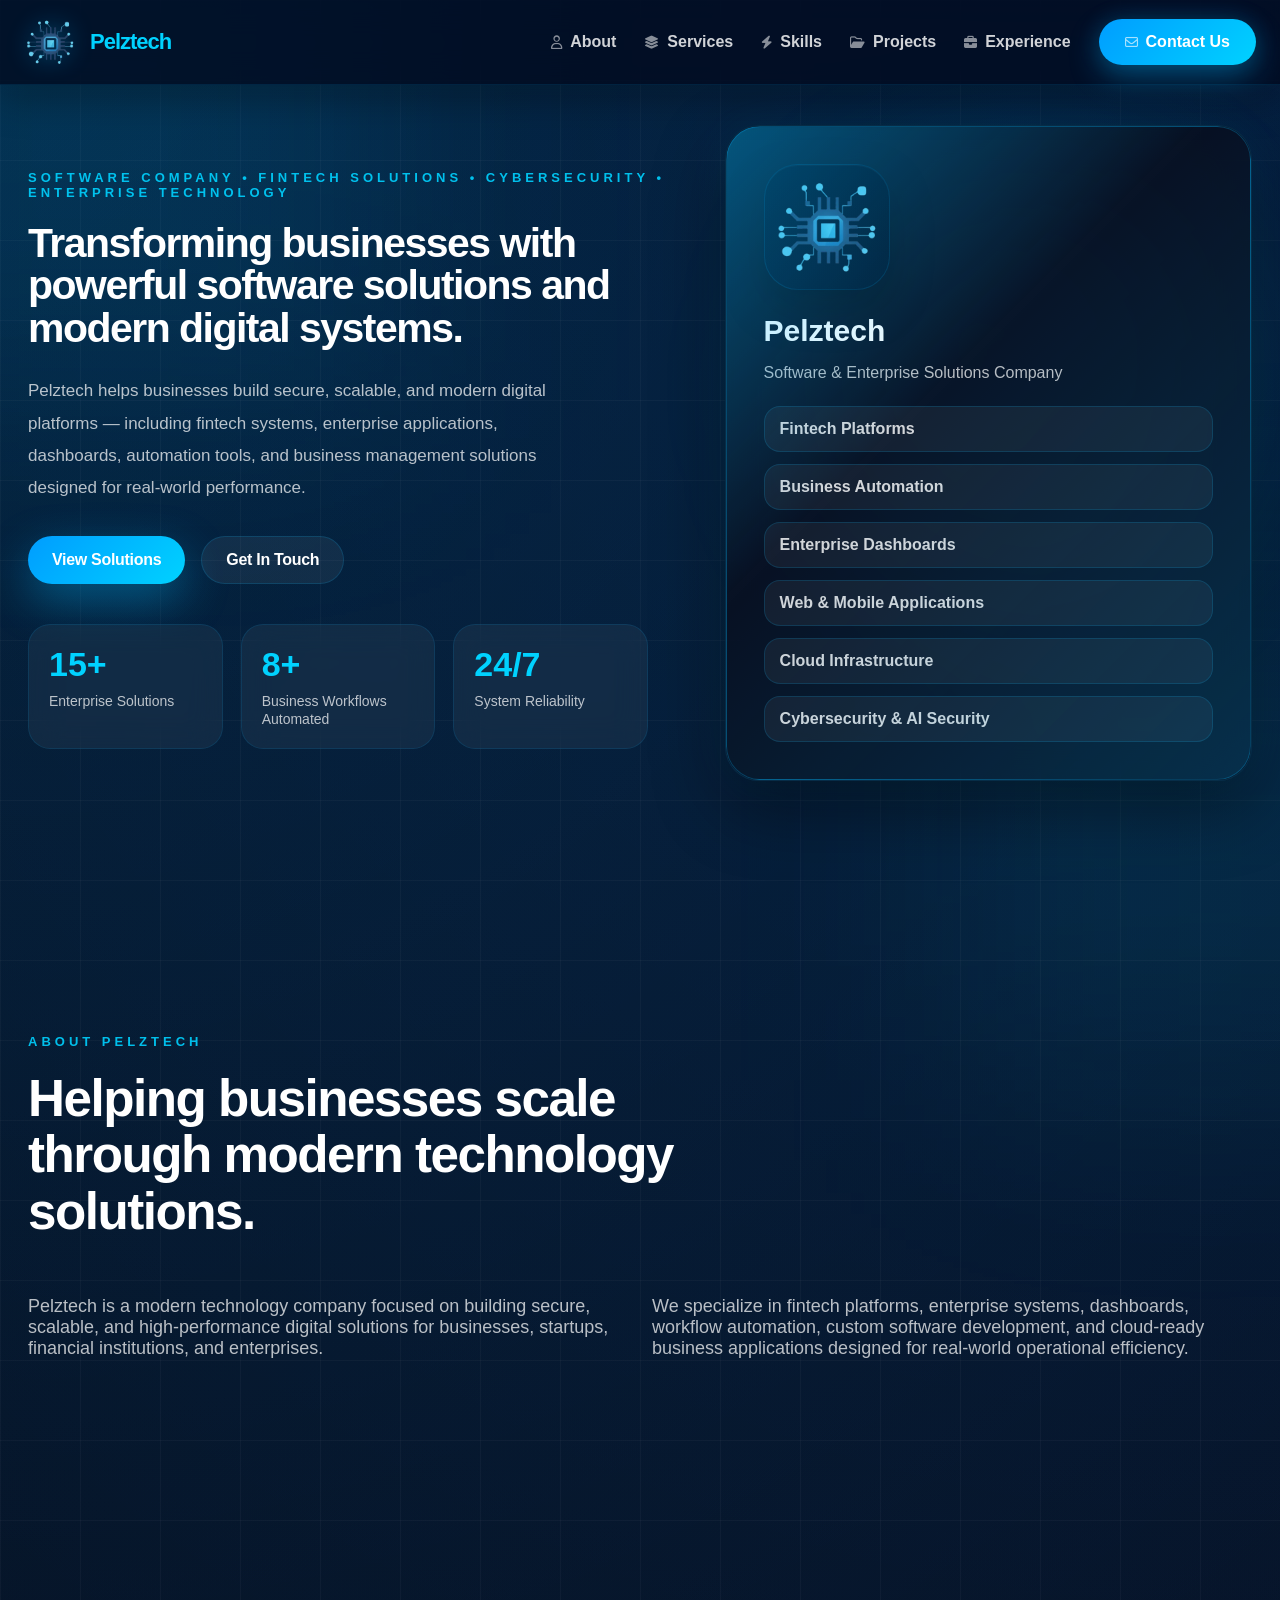
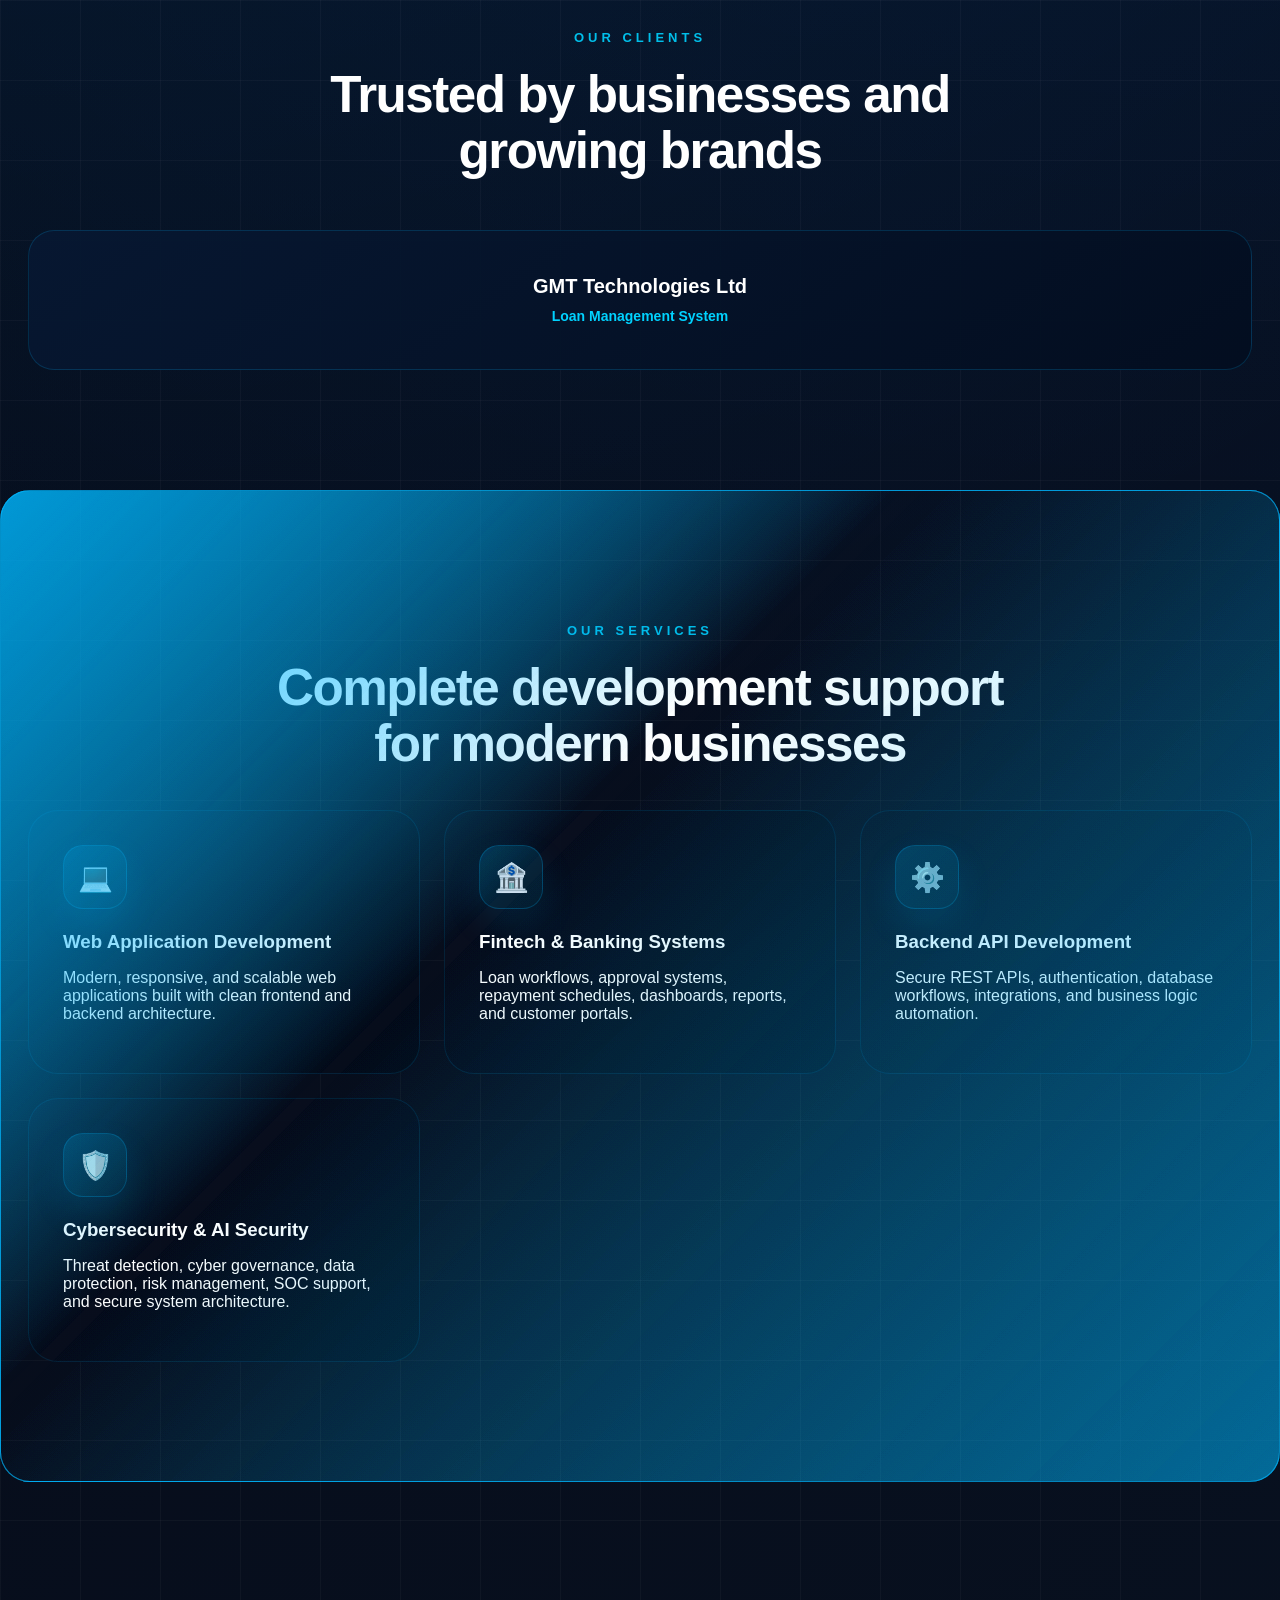
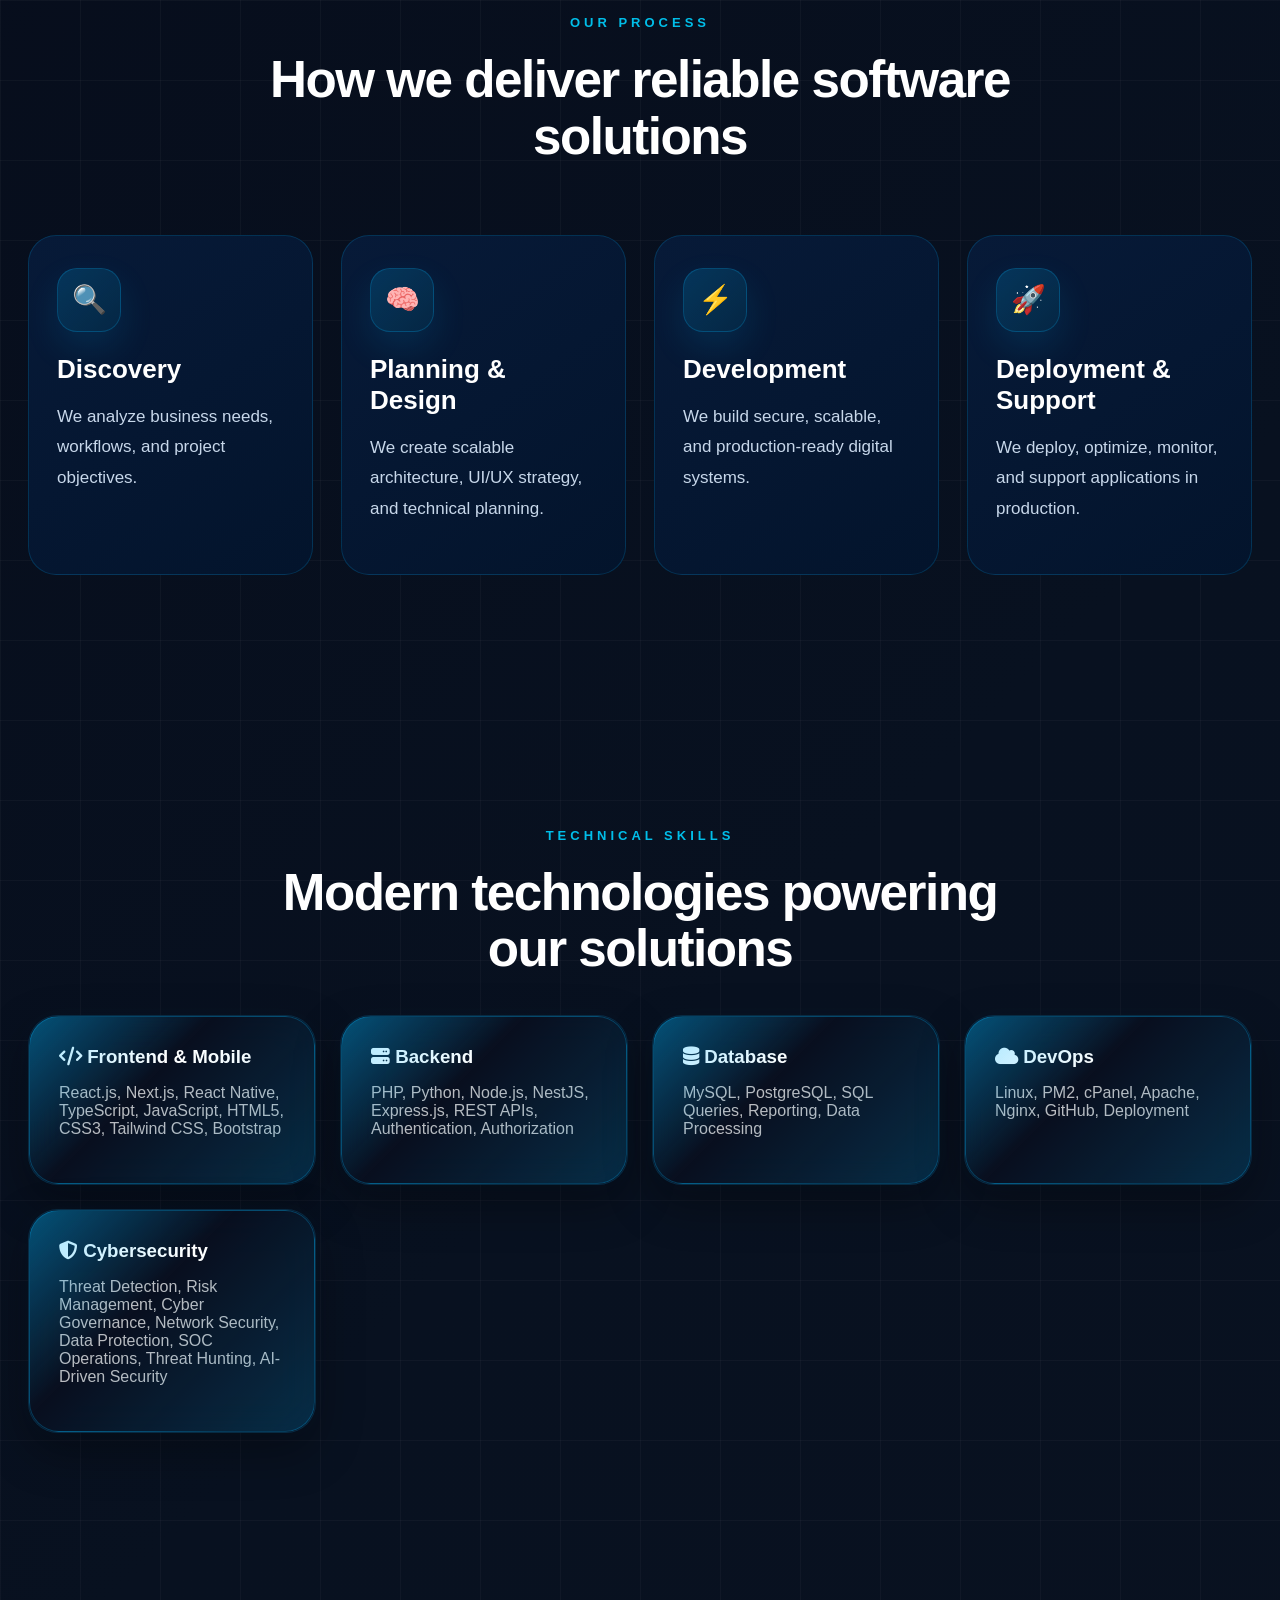
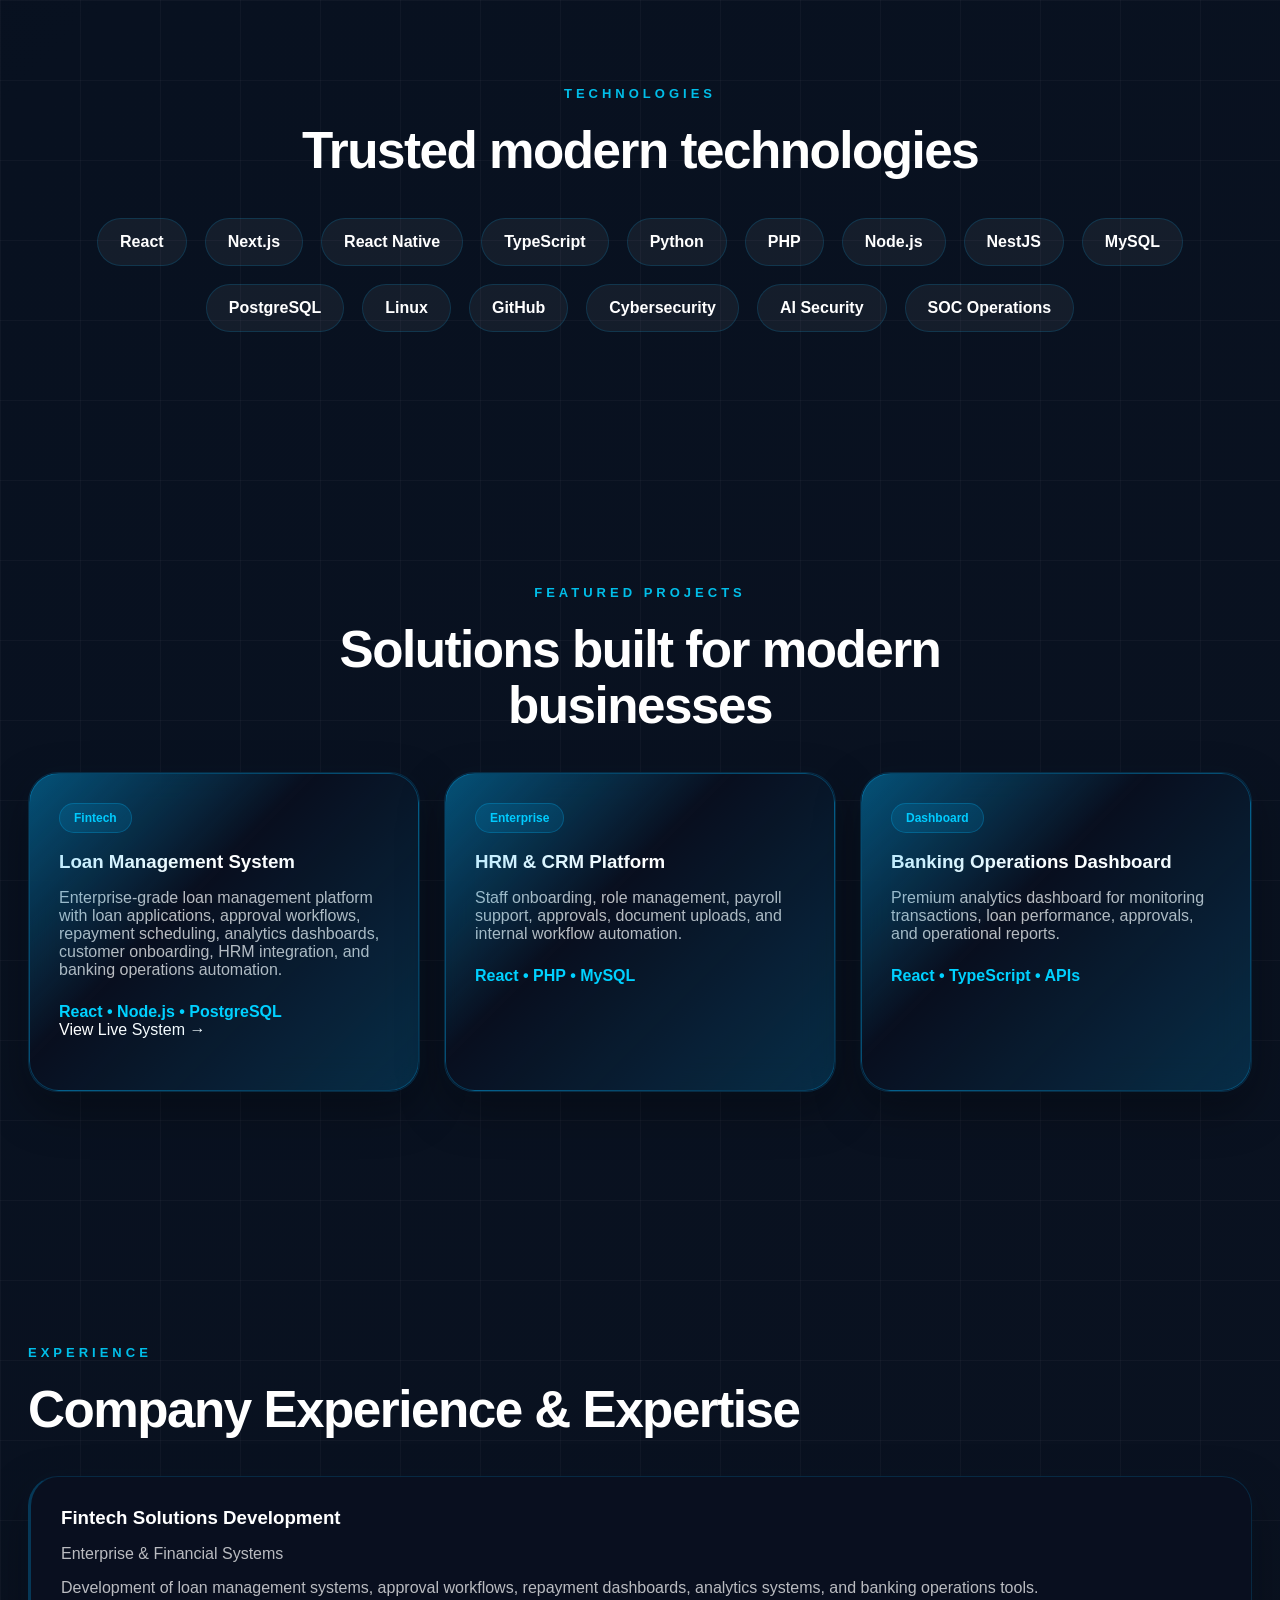
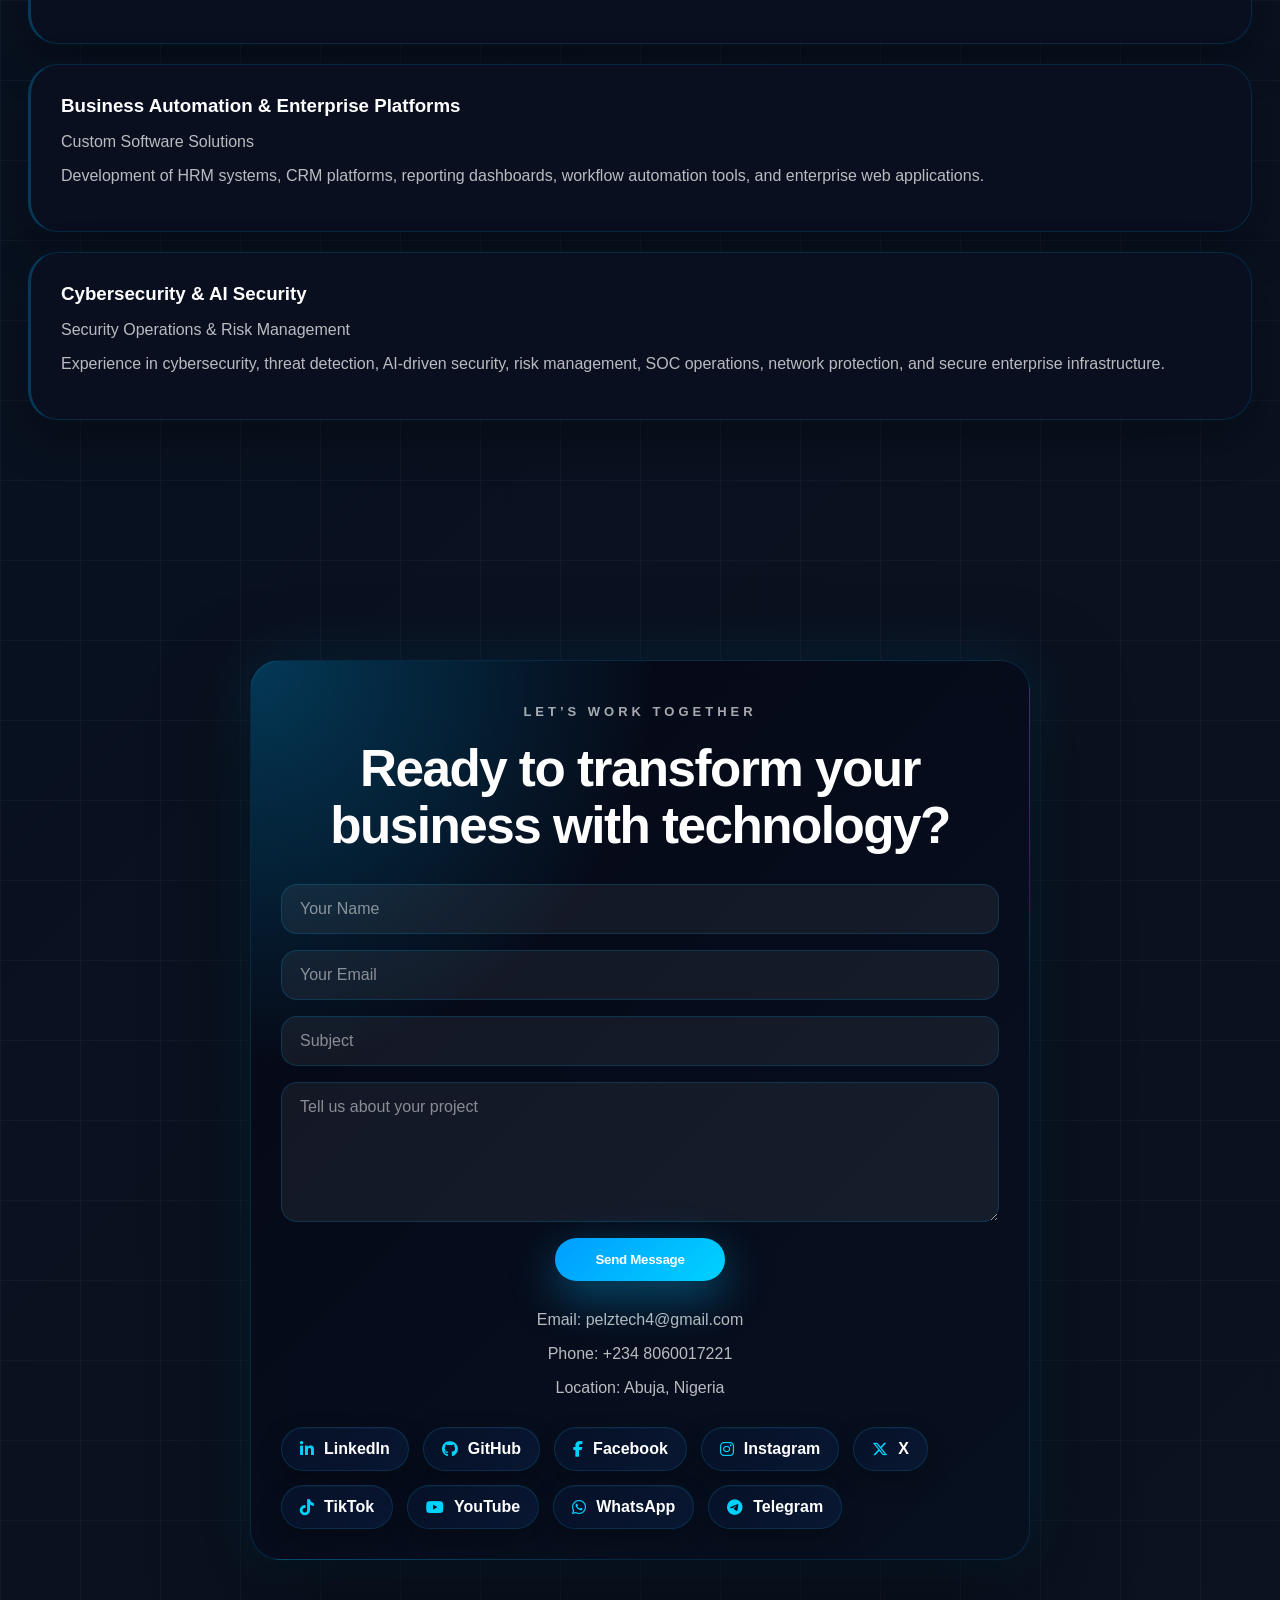
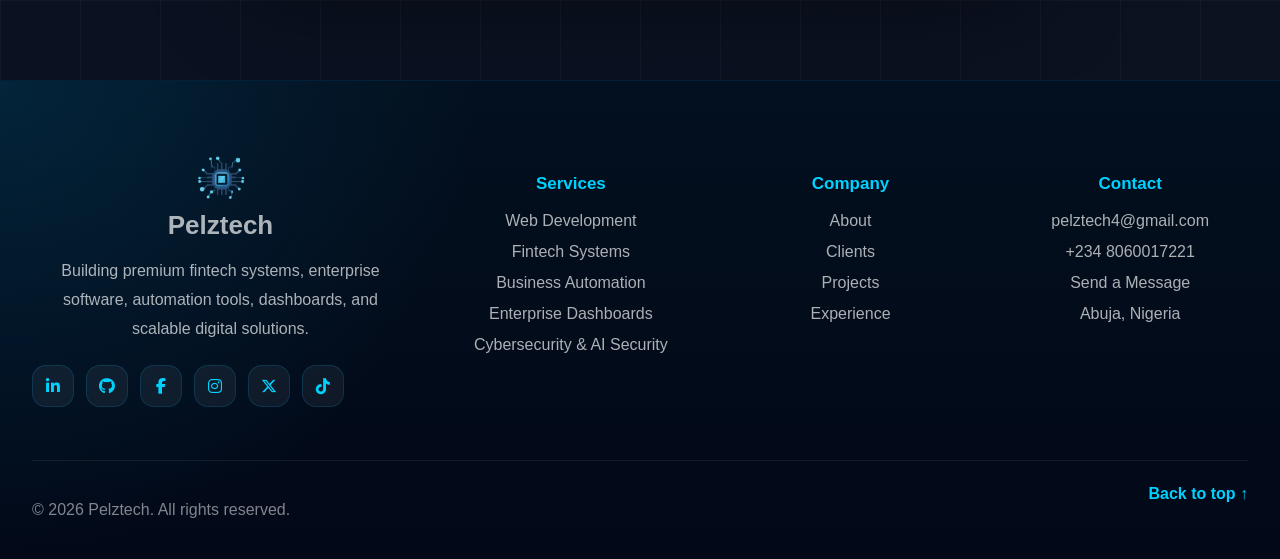
==== commit a3e9e750: "Updated portfolio website" ====
--- a/index.html
+++ b/index.html
@@ -3,7 +3,7 @@
 <head>
   <meta charset="UTF-8" />
   <meta name="viewport" content="width=device-width, initial-scale=1.0" />
-  <title>Pelztech | Premium Software & Fintech Solutions Company</title>
+  <title>Pelztech | Software Development, Cybersecurity & Fintech Solutions</title>
   <meta name="description" content="Pelztech delivers modern software solutions, fintech systems, cybersecurity, AI security, enterprise applications, dashboards, automation platforms, and digital transformation services." />
   <link rel="stylesheet" href="https://cdnjs.cloudflare.com/ajax/libs/font-awesome/6.5.1/css/all.min.css" />
 <link rel="stylesheet" href="style.css" />
@@ -47,11 +47,11 @@
         <a href="#contact" class="btn secondary">Get In Touch</a>
       </div>
 
-      <div class="stats-grid">
-        <div><strong>20+</strong><span>Solutions Delivered</span></div>
-        <div><strong>10+</strong><span>Workflows Automated</span></div>
-        <div><strong>100%</strong><span>Client-Focused</span></div>
-      </div>
+    <div class="stats-grid">
+  <div><strong>15+</strong><span>Enterprise Solutions</span></div>
+  <div><strong>8+</strong><span>Business Workflows Automated</span></div>
+  <div><strong>24/7</strong><span>System Reliability</span></div>
+</div>
     </div>
 
     <div class="hero-card">
@@ -229,8 +229,18 @@
       <article class="project-card">
         <span class="project-tag">Fintech</span>
         <h3>Loan Management System</h3>
-        <p>A complete loan application and approval platform with repayment scheduling, transfer workflow, reports, and admin dashboards.</p>
+        <p>
+Enterprise-grade loan management platform with loan applications,
+approval workflows, repayment scheduling, analytics dashboards,
+customer onboarding, HRM integration, and banking operations automation.
+</p>
+        
         <div class="tech-list">React • Node.js • PostgreSQL</div>
+        <a href="https://gmttechnologiesltd.com/dashboard/admin/loan-management"
+   target="_blank"
+   class="project-link">
+   View Live System →
+</a>
       </article>
 
       <article class="project-card">
@@ -267,6 +277,18 @@
         <p class="muted">Custom Software Solutions</p>
         <p>Development of HRM systems, CRM platforms, reporting dashboards, workflow automation tools, and enterprise web applications.</p>
       </div>
+
+      <div class="timeline-item">
+  <h3>Cybersecurity & AI Security</h3>
+  <p class="muted">Security Operations & Risk Management</p>
+  <p>
+    Experience in cybersecurity, threat detection,
+    AI-driven security, risk management, SOC operations,
+    network protection, and secure enterprise infrastructure.
+  </p>
+</div>
+
+
     </div>
   </section>
 
@@ -304,7 +326,7 @@
     <span>LinkedIn</span>
   </a>
 
-  <a href="https://github.com/YOURUSERNAME" target="_blank">
+  <a href="https://github.com/pelztech4-pixel" target="_blank">
     <i class="fa-brands fa-github"></i>
     <span>GitHub</span>
   </a>
@@ -366,7 +388,7 @@
 
       <div class="footer-socials">
         <a href="https://linkedin.com/company/pelztech" target="_blank"><i class="fa-brands fa-linkedin-in"></i></a>
-        <a href="https://github.com/YOURUSERNAME" target="_blank"><i class="fa-brands fa-github"></i></a>
+        <a href="https://github.com/pelztech4-pixel" target="_blank"><i class="fa-brands fa-github"></i></a>
         <a href="https://facebook.com/YOURPAGE" target="_blank"><i class="fa-brands fa-facebook-f"></i></a>
         <a href="https://instagram.com/YOURPAGE" target="_blank"><i class="fa-brands fa-instagram"></i></a>
         <a href="https://x.com/YOURPAGE" target="_blank"><i class="fa-brands fa-x-twitter"></i></a>
